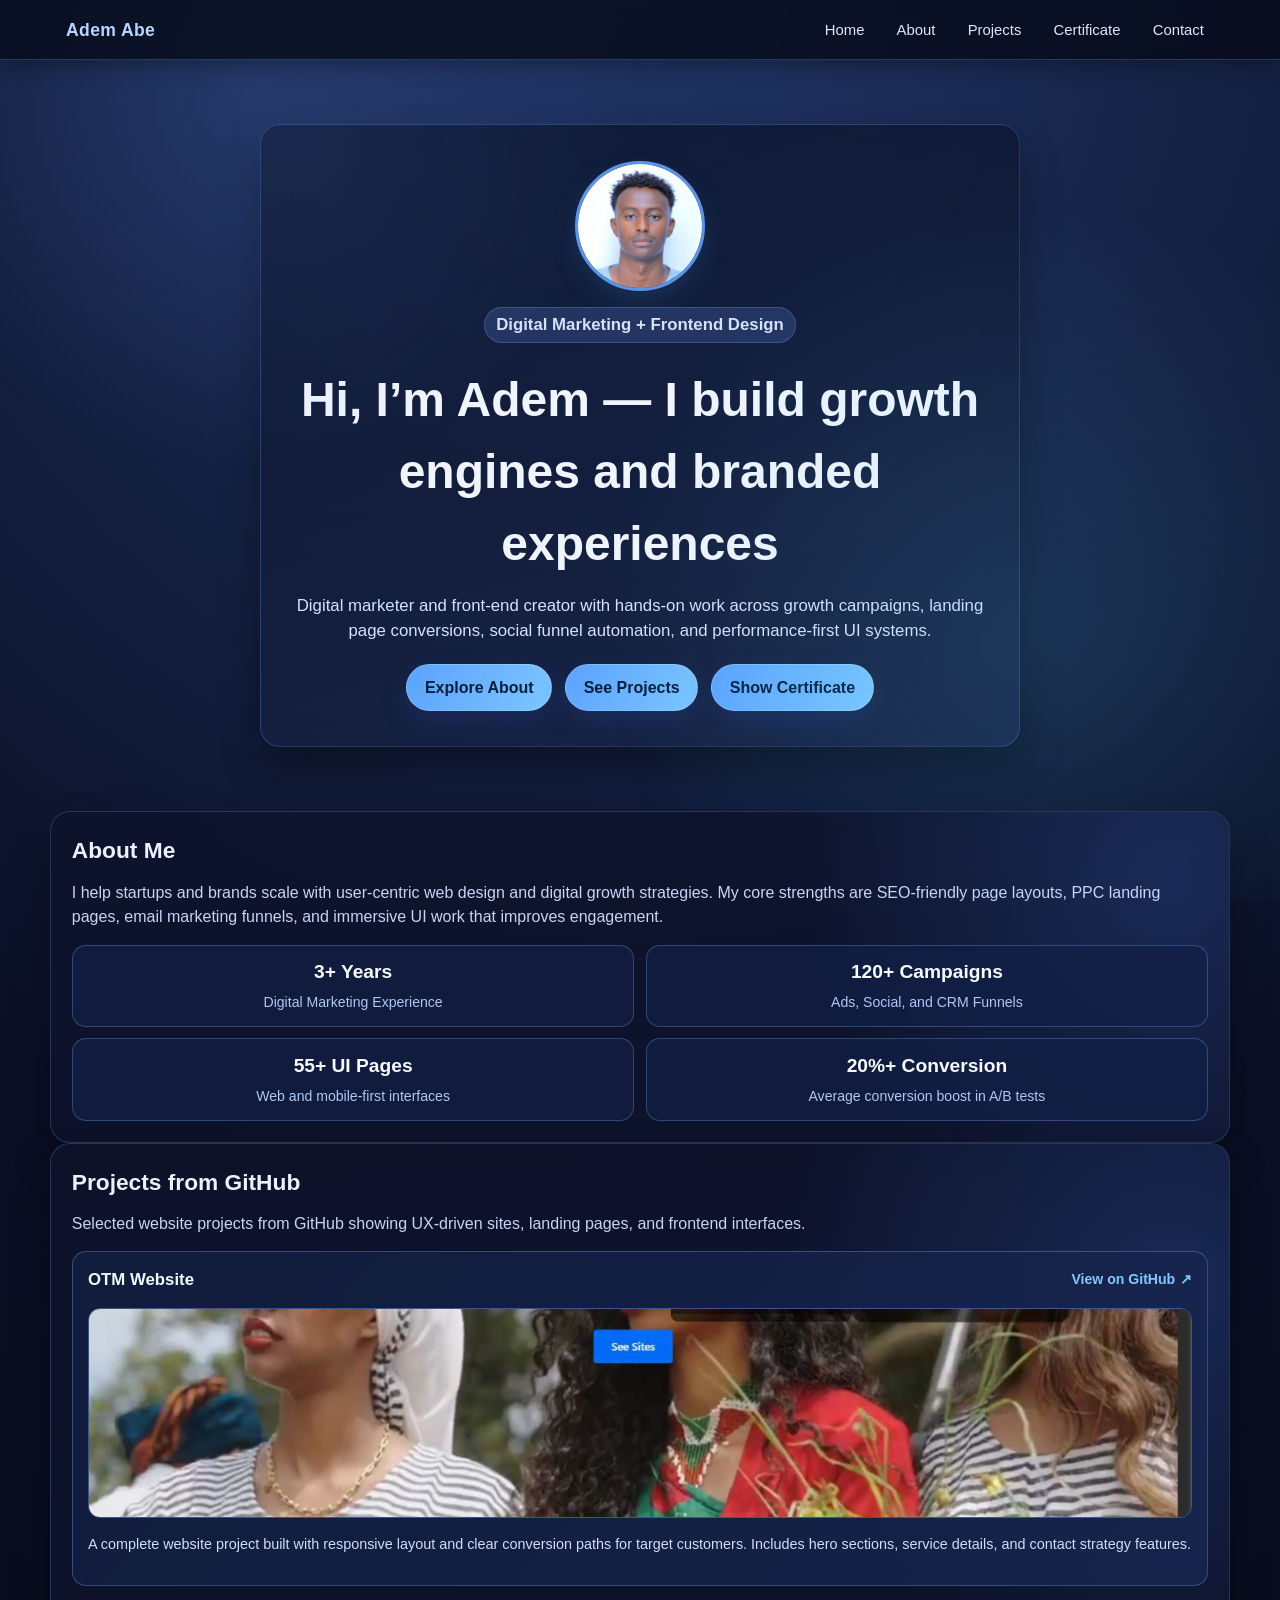
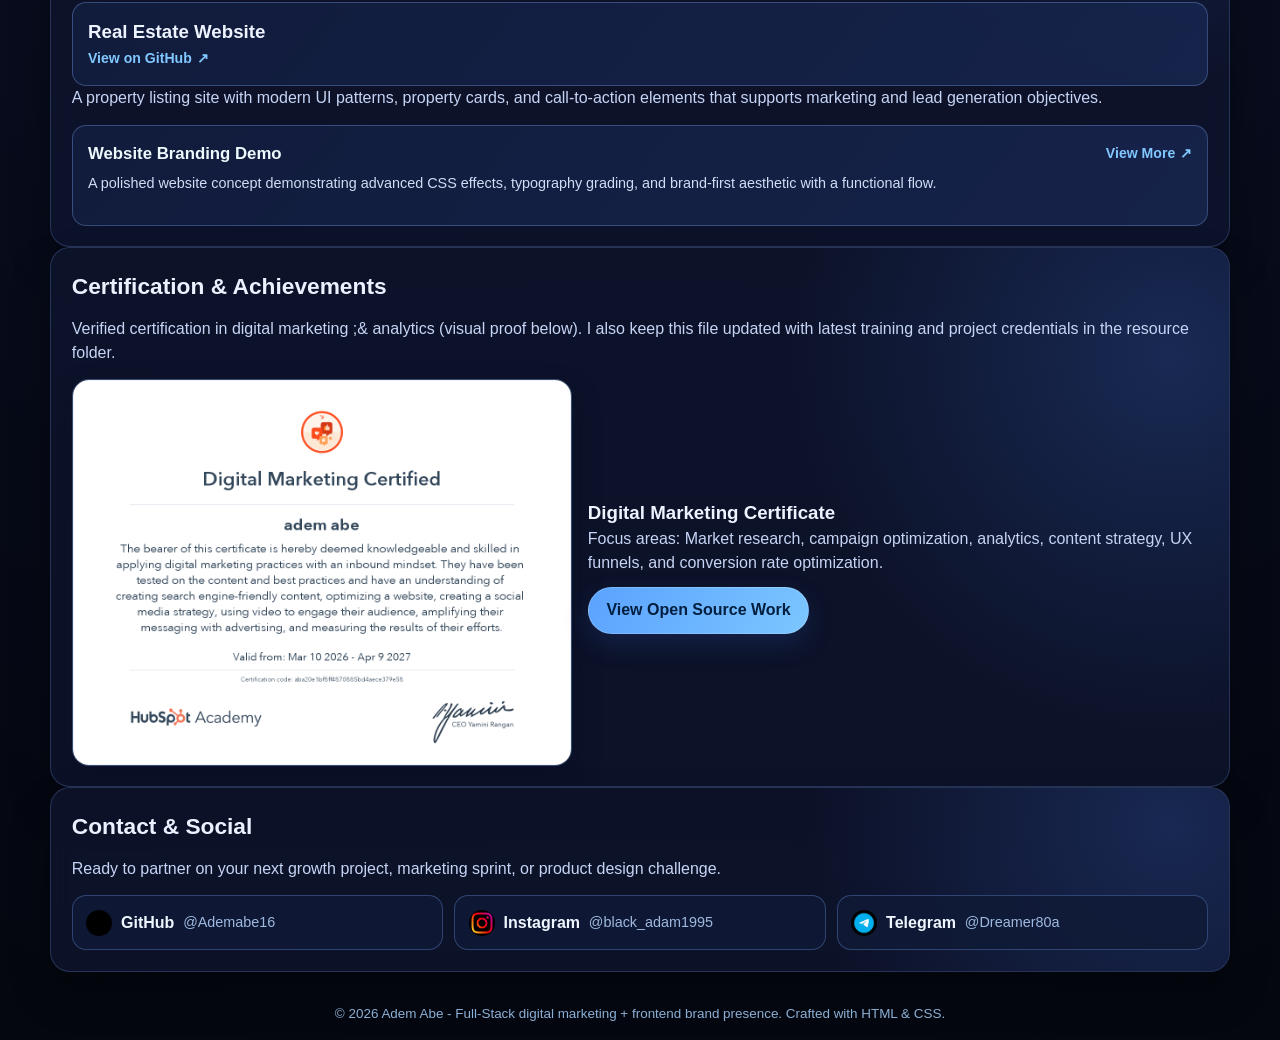
==== index.html @ 573c749a "Initial portfolio commit" ====
<!DOCTYPE html>
<html lang="en">
<head>
  <meta charset="UTF-8" />
  <meta name="viewport" content="width=device-width, initial-scale=1.0" />
  <title>Adem Abe — Digital Marketer & Frontend Creator</title>
  <meta name="description" content="Adem Abe professional multi-discipline portfolio with digital marketing, frontend work, and certificate showcase." />
  <style>
    :root {
      --bg: #0a0f24;
      --card: rgba(14, 20, 44, 0.88);
      --fg: #eef4ff;
      --accent: #57b3ff;
      --accent2: #7ab8ff;
      --shadow: 0 22px 40px rgba(0, 0, 0, 0.33);
      --radius: 20px;
    }

    * { box-sizing: border-box; margin: 0; padding: 0; }
    html, body { min-height: 100%; }
    body {
      font-family: 'Inter', 'Segoe UI', Roboto, sans-serif;
      color: var(--fg);
      background: radial-gradient(circle at top, #203464 0%, #0a0f24 45%, #04070f 100%);
      line-height: 1.5;
      scroll-behavior: smooth;
    }

    .container { width: min(1180px, 95vw); margin: 0 auto; }

    nav {
      position: sticky; top: 0; z-index: 30;
      backdrop-filter: blur(12px);
      background: rgba(4, 8, 20, 0.75);
      border-bottom: 1px solid rgba(138, 179, 255, 0.25);
      box-shadow: 0 4px 22px rgba(0, 0, 0, 0.35);
    }

    .nav-inner { display: flex; justify-content: space-between; align-items: center; gap: 1rem; padding: 0.74rem 1rem; }
    .logo { font-weight: 800; font-size: 1.1rem; letter-spacing: 0.02em; color: #b5d4ff; }
    .menu { display: flex; gap: 0.75rem; }
    .menu a { color: #dce7ff; text-decoration: none; font-size: 0.93rem; padding: 0.42rem 0.63rem; border-radius: 10px; transition: background .2s ease; }
    .menu a:hover { background: rgba(93, 148, 255, 0.16); }

    .hero { min-height: 90vh; display: grid; place-items: center; text-align: center; padding: 4rem 0; }
    .hero-content { max-width: 760px; backdrop-filter: blur(16px); background: linear-gradient(165deg, rgba(9,15,36,0.7), rgba(27,40,76,0.72)); border: 1px solid rgba(103, 151, 255, 0.25); border-radius: var(--radius); padding: 2.2rem; box-shadow: var(--shadow); }
    .hero h1 { font-size: clamp(2.2rem, 5vw, 3rem); margin-bottom: 0.8rem; color: #eff4ff; }
    .hero p { color: #d5e2ff; font-size: 1.05rem; margin-bottom: 1.3rem; }
    .hero .actions { display: flex; flex-wrap: wrap; gap: 0.8rem; justify-content: center; }
    .btn { display: inline-flex; align-items: center; gap: .45rem; background: linear-gradient(120deg, #5ba2ff, #7cc6ff); color: #031f3f; font-weight: 700; border-radius: 999px; padding: 0.65rem 1.1rem; text-decoration: none; border: 1px solid rgba(255,255,255,.18); box-shadow: 0 10px 24px rgba(38, 71, 145, 0.3); transition: transform .2s ease, filter .2s ease; }
    .btn:hover { transform: translateY(-2px); filter: brightness(1.05); }

    .hero-photo { width: 130px; height: 130px; margin: 0 auto 1rem; border-radius: 50%; border: 3px solid rgba(102, 165, 255, 0.88); overflow: hidden; box-shadow: 0 10px 22px rgba(31, 70, 120, 0.45); }
    .hero-photo img { width: 100%; height: 100%; object-fit: cover; }

    .project-item a::after { content: '↗'; margin-left: 0.36rem; }

    section:target { outline: 3px solid rgba(87, 158, 255, 0.35); outline-offset: 3px; }
    nav a:focus-visible { outline: 2px solid rgba(130, 190, 255, 0.75); outline-offset: 3px; }

    .grid-2 { display: grid; gap: 1.25rem; grid-template-columns: 1fr; }
    section.card { border-radius: var(--radius); border: 1px solid rgba(132, 173, 255, 0.22); background: var(--card); padding: 1.3rem; backdrop-filter: blur(12px); box-shadow: var(--shadow); position: relative; overflow: hidden; opacity: 0; transform: translateY(22px); animation: fadeInUp 0.6s ease forwards; }
    section.card:nth-of-type(1) { animation-delay: 0.1s; }
    section.card:nth-of-type(2) { animation-delay: 0.16s; }
    section.card:nth-of-type(3) { animation-delay: 0.22s; }
    section.card:nth-of-type(4) { animation-delay: 0.28s; }
    section.card::before { content: ''; position: absolute; inset: 0; background: radial-gradient(circle at 95% 20%, rgba(74, 133, 255, 0.2), transparent 32%); pointer-events: none; }
    section.card > * { position: relative; z-index: 1; }
    @keyframes fadeInUp { 0% { opacity: 0; transform: translateY(22px);} 100% { opacity: 1; transform: translateY(0);} }
    .btn { animation: pulseGlow 2.8s ease-in-out infinite; }
    @keyframes pulseGlow { 0%,100% { box-shadow: 0 8px 18px rgba(56, 114, 255, 0.25);} 50% { box-shadow: 0 14px 26px rgba(72, 160, 255, 0.38); transform: scale(1.01);} }
    .hero::after { content: ''; position: absolute; inset: 0; z-index: 0; background-image: radial-gradient(circle at 20% 10%, rgba(104, 153, 255, 0.16), transparent 30%), radial-gradient(circle at 81% 70%, rgba(81, 205, 255, 0.13), transparent 36%); }

    h2 { font-size: 1.42rem; margin-bottom: .85rem; color: #ebf1ff; }
    p { color: #c6d5f5; margin-bottom: .9rem; }

    .tagline { display: inline-flex; gap: 0.4rem; align-items: center; background: rgba(113,160,255,0.19); color: #cce7ff; border: 1px solid rgba(130, 178, 255, 0.25); border-radius: 999px; font-weight: 600; padding: 0.3rem 0.7rem; margin-bottom: 0.6rem; }

    .stats { display: grid; grid-template-columns: repeat(2,minmax(110px,1fr)); gap: .7rem; margin-top: 1rem; }
    .stat-card { border-radius: 14px; border: 1px solid rgba(118, 175, 255, 0.3); background: rgba(18, 32, 71, 0.72); color: #d9e8ff; padding: .78rem; text-align: center; }
    .stat-card h3 { font-size: 1.2rem; color: #f5fbff; margin-bottom: .18rem; }
    .stat-card span { font-size: 0.88rem; color: #afc7f4; }

    .project-list { display: grid; gap: 1rem; }
    .project-item { border-radius: 14px; border: 1px solid rgba(138, 183, 255, 0.3); background: linear-gradient(130deg, rgba(18,29,62,0.9), rgba(24,39,82,0.82)); padding: .95rem; transition: transform .25s ease, box-shadow .25s ease, border-color .25s ease; }
    .project-item:hover { transform: translateY(-4px) scale(1.01); box-shadow: 0 18px 30px rgba(0, 0, 0, 0.35); border-color: rgba(123, 183, 255, 0.6); }
    .project-title { display: flex; justify-content: space-between; align-items: center; margin-bottom: .45rem; }
    .project-title h3 { font-size: 1.05rem; color: #effaff; }
    .project-item p { font-size: .9rem; color: #cfdef5; }
    .project-item a { color: #80c8ff; font-weight: 600; text-decoration: none; font-size: .88rem; }
    .project-item a::after { content: '↗'; margin-left: 0.3rem; font-size: 0.9rem; }
    .project-img { width: 100%; max-height: 210px; object-fit: cover; border-radius: 12px; margin: 0.55rem 0; border: 1px solid rgba(146, 188, 255, 0.35); }

    .certificate { display: flex; flex-wrap: wrap; gap: 1rem; align-items: center; }
    .certificate-img { width: min(500px, 100%); border-radius: 17px; border: 1px solid rgba(143, 196, 255, 0.35); box-shadow: 0 14px 28px rgba(7, 16, 39, 0.4); }
    .certificate-meta { flex: 1; }
    .certificate-meta p { margin-bottom: .75rem; }

    .contacts { display: grid; gap: 0.7rem; grid-template-columns: repeat(auto-fit, minmax(160px, 1fr)); margin-top: 0.7rem; }
    .social-card { border-radius: 14px; border: 1px solid rgba(120, 169, 255, 0.3); background: rgba(16, 27, 55, 0.84); padding: .84rem; text-decoration: none; color: #d8e9ff; display: flex; flex-direction: row; align-items: center; gap: .55rem; transition: transform .2s ease, box-shadow .2s ease; }
    .social-card:hover { transform: translateY(-2px); box-shadow: 0 10px 20px rgba(5, 16, 42, 0.42); border-color: rgba(142, 193, 255, 0.55); }
    .social-icon { width: 26px; height: 26px; display: inline-flex; align-items: center; justify-content: center; border-radius: 50%; background: rgba(96, 156, 255, 0.2); overflow: hidden; }
    .social-icon img { width: 100%; height: 100%; object-fit: cover; }
    .social-card strong { color: #f0f6ff; display: inline-flex; align-items: center; gap: 0.35rem; }
    .social-card span { color: #9eb9df; font-size: .9rem; }
    .social-card.github .social-icon { background: rgba(0,0,0,0.2); }
    .social-card.instagram .social-icon { background: rgba(255,255,255,0.14); }
    .social-card.telegram .social-icon { background: rgba(0,136,204,0.2); }

    footer { margin: 2rem 0 1rem; text-align: center; font-size: .84rem; color: #94bae2; }

    @media (min-width: 900px) {
      .grid-2 { grid-template-columns: 1.1fr .9fr; }
      .certificate { flex-wrap: nowrap; }
      .hero { min-height: 75vh; }
    }

    @media (max-width: 700px) {
      .nav-inner { flex-wrap: wrap; justify-content: center; }
      .menu { width: 100%; justify-content: center; }
      .stats { grid-template-columns: 1fr; }
      .project-list { grid-template-columns: 1fr; }
    }
  </style>
</head>
<body>
  <nav>
    <div class="container nav-inner">
      <div class="logo">Adem Abe</div>
      <div class="menu">
        <a href="#home">Home</a>
        <a href="#about">About</a>
        <a href="#work">Projects</a>
        <a href="#certificate">Certificate</a>
        <a href="#contact">Contact</a>
      </div>
    </div>
  </nav>

  <main class="container">
    <section id="home" class="hero">
      <div class="hero-content">
        <div class="hero-photo"><img src="resource/photo_2026-03-14_11-44-48.jpg" alt="Adem Abe profile" onerror="this.src='https://via.placeholder.com/130?text=Adem'" /></div>
        <p class="tagline">Digital Marketing + Frontend Design</p>
        <h1>Hi, I’m Adem — I build growth engines and branded experiences</h1>
        <p>Digital marketer and front-end creator with hands-on work across growth campaigns, landing page conversions, social funnel automation, and performance-first UI systems.</p>
        <div class="actions">
          <a class="btn" href="#about">Explore About</a>
          <a class="btn" href="#work">See Projects</a>
          <a class="btn" href="#certificate">Show Certificate</a>
        </div>
      </div>
    </section>

    <section id="about" class="card">
      <h2>About Me</h2>
      <p>I help startups and brands scale with user-centric web design and digital growth strategies. My core strengths are SEO-friendly page layouts, PPC landing pages, email marketing funnels, and immersive UI work that improves engagement.</p>
      <div class="stats">
        <div class="stat-card"><h3>3+ Years</h3><span>Digital Marketing Experience</span></div>
        <div class="stat-card"><h3>120+ Campaigns</h3><span>Ads, Social, and CRM Funnels</span></div>
        <div class="stat-card"><h3>55+ UI Pages</h3><span>Web and mobile-first interfaces</span></div>
        <div class="stat-card"><h3>20%+ Conversion</h3><span>Average conversion boost in A/B tests</span></div>
      </div>
    </section>

    <section id="work" class="card">
      <h2>Projects from GitHub</h2>
      <p>Selected website projects from GitHub showing UX-driven sites, landing pages, and frontend interfaces.</p>

      <div class="project-list">
        <article class="project-item">
          <div class="project-title"><h3>OTM Website</h3><a href="https://github.com/astorepo/otm" target="_blank" rel="noreferrer">View on GitHub</a></div>
          <img class="project-img" src="resource/photo_2026-03-14_13-27-36.jpg" alt="OTM project screenshot" onerror="this.src='https://via.placeholder.com/750x380?text=OTM+Project'" />
          <p>A complete website project built with responsive layout and clear conversion paths for target customers. Includes hero sections, service details, and contact strategy features.</p>
        </article>

        <article class="project-item"
          <div class="project-title"><h3>Real Estate Website</h3><a href="https://github.com/Ademabe16/Realestate-website" target="_blank" rel="noreferrer">View on GitHub</a></div>
          <p>A property listing site with modern UI patterns, property cards, and call-to-action elements that supports marketing and lead generation objectives.</p>
        </article>

        <article class="project-item">
          <div class="project-title"><h3>Website Branding Demo</h3><a href="https://github.com/Ademabe16" target="_blank" rel="noreferrer">View More</a></div>
          <p>A polished website concept demonstrating advanced CSS effects, typography grading, and brand-first aesthetic with a functional flow.
</p>
        </article>
      </div>
    </section>

    <section id="certificate" class="card">
      <h2>Certification & Achievements</h2>
      <p>Verified certification in digital marketing ;& analytics (visual proof below). I also keep this file updated with latest training and project credentials in the resource folder.</p>
      <div class="certificate">
        <img src="resource/aba20e1bf8ff4870885bd4aece379e58 (1).png" alt="Digital marketing certificate" class="certificate-img" onerror="this.src='https://via.placeholder.com/900x620?text=Certificate+Image'" />
        <div class="certificate-meta">
          <h3>Digital Marketing Certificate</h3>
          <p>Focus areas: Market research, campaign optimization, analytics, content strategy, UX funnels, and conversion rate optimization.</p>
          <p><a class="btn" href="https://github.com/Ademabe16" target="_blank" rel="noreferrer">View Open Source Work</a></p>
        </div>
      </div>
    </section>

    <section id="contact" class="card">
      <h2>Contact & Social</h2>
      <p>Ready to partner on your next growth project, marketing sprint, or product design challenge.</p>
      <div class="contacts">
        <a class="social-card github" href="https://github.com/Ademabe16" target="_blank" rel="noreferrer"><span class="social-icon"><img src="resource/photo_2026-03-14_13-50-51.jpg" alt="GitHub logo" onerror="this.src='https://via.placeholder.com/26?text=GH'" /></span><strong>GitHub</strong><span>@Ademabe16</span></a>
        <a class="social-card instagram" href="https://www.instagram.com/black_adam1995?igsh=c2plMHowcXY0ZGVj" target="_blank" rel="noreferrer"><span class="social-icon"><img src="resource/photo_2026-03-14_13-50-59.jpg" alt="Instagram logo" onerror="this.src='https://via.placeholder.com/26?text=IG'" /></span><strong>Instagram</strong><span>@black_adam1995</span></a>
        <a class="social-card telegram" href="https://t.me/Dreamer80a" target="_blank" rel="noreferrer"><span class="social-icon"><img src="resource/photo_2026-03-14_13-51-02.jpg" alt="Telegram logo" onerror="this.src='https://via.placeholder.com/26?text=TG'" /></span><strong>Telegram</strong><span>@Dreamer80a</span></a>
      </div>
    </section>

    <footer>© 2026 Adem Abe - Full-Stack digital marketing + frontend brand presence. Crafted with HTML & CSS.</footer>
  </main>
</body>
</html>
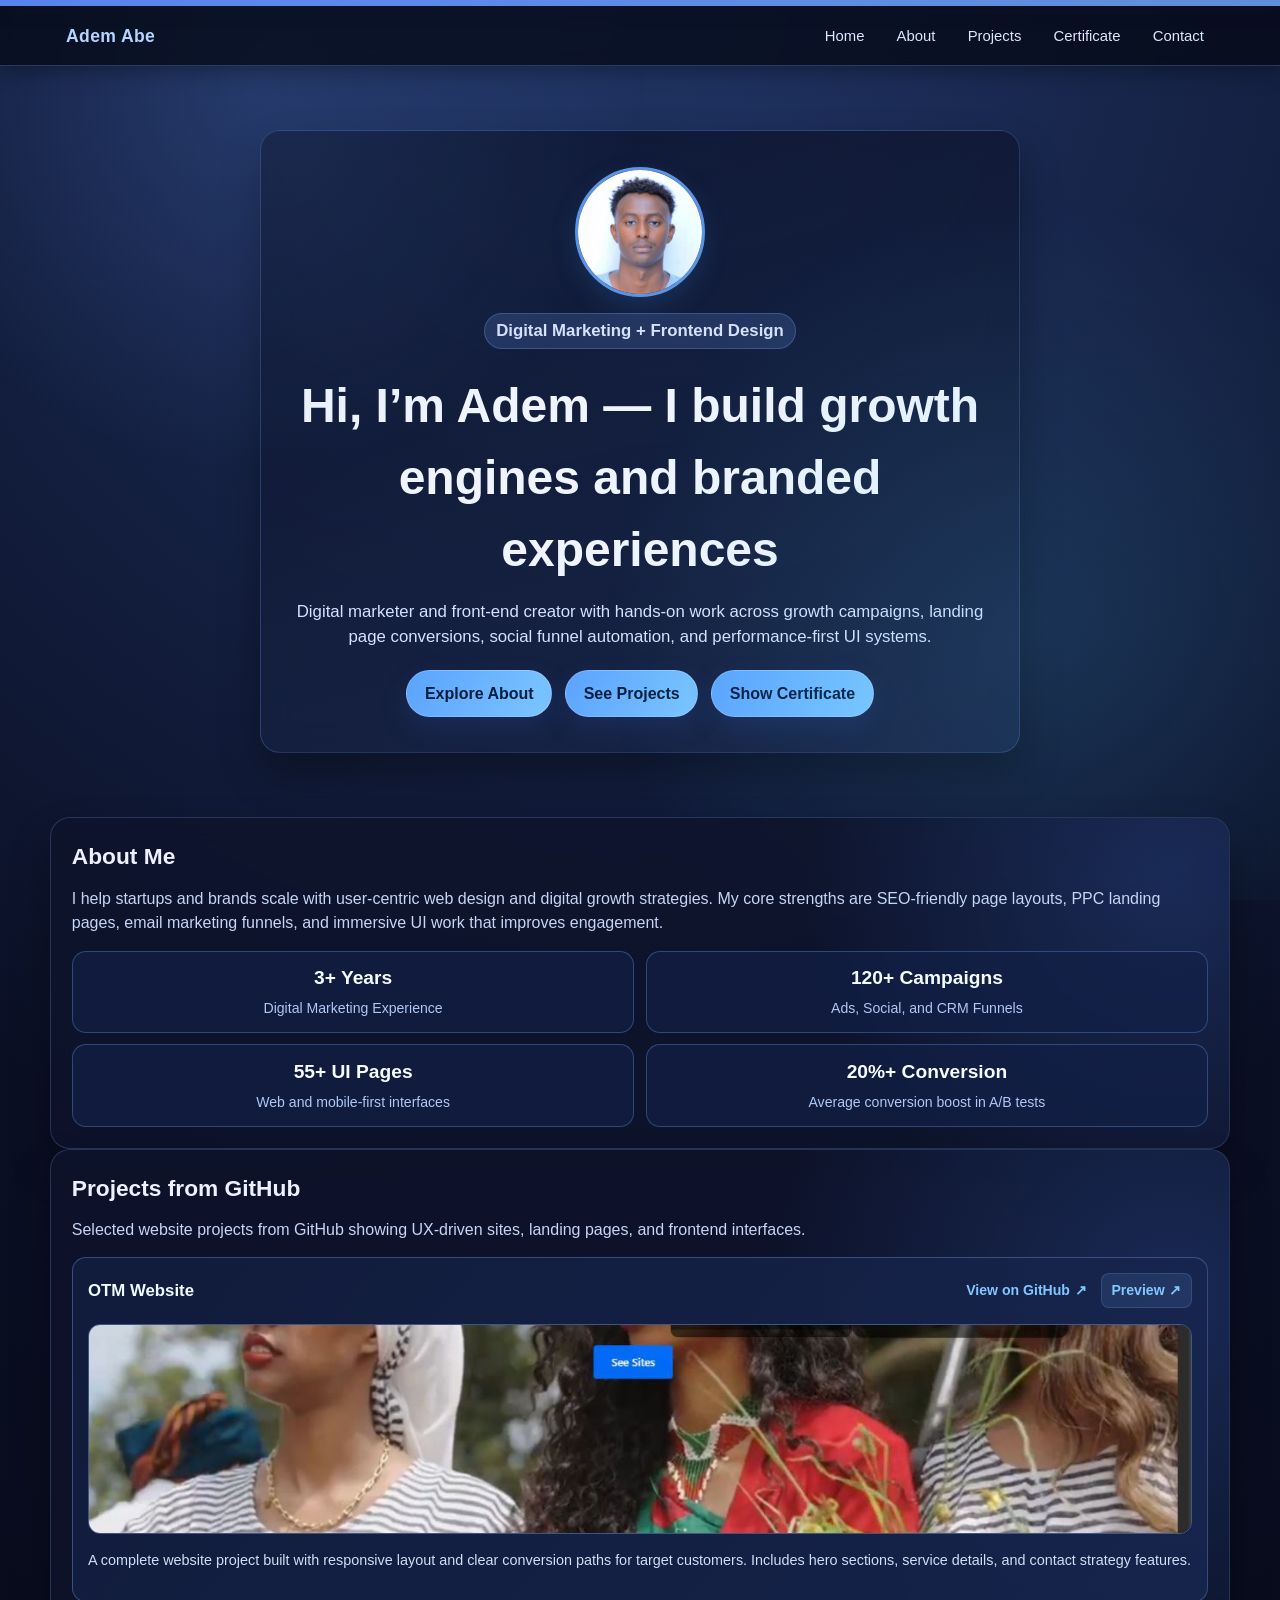
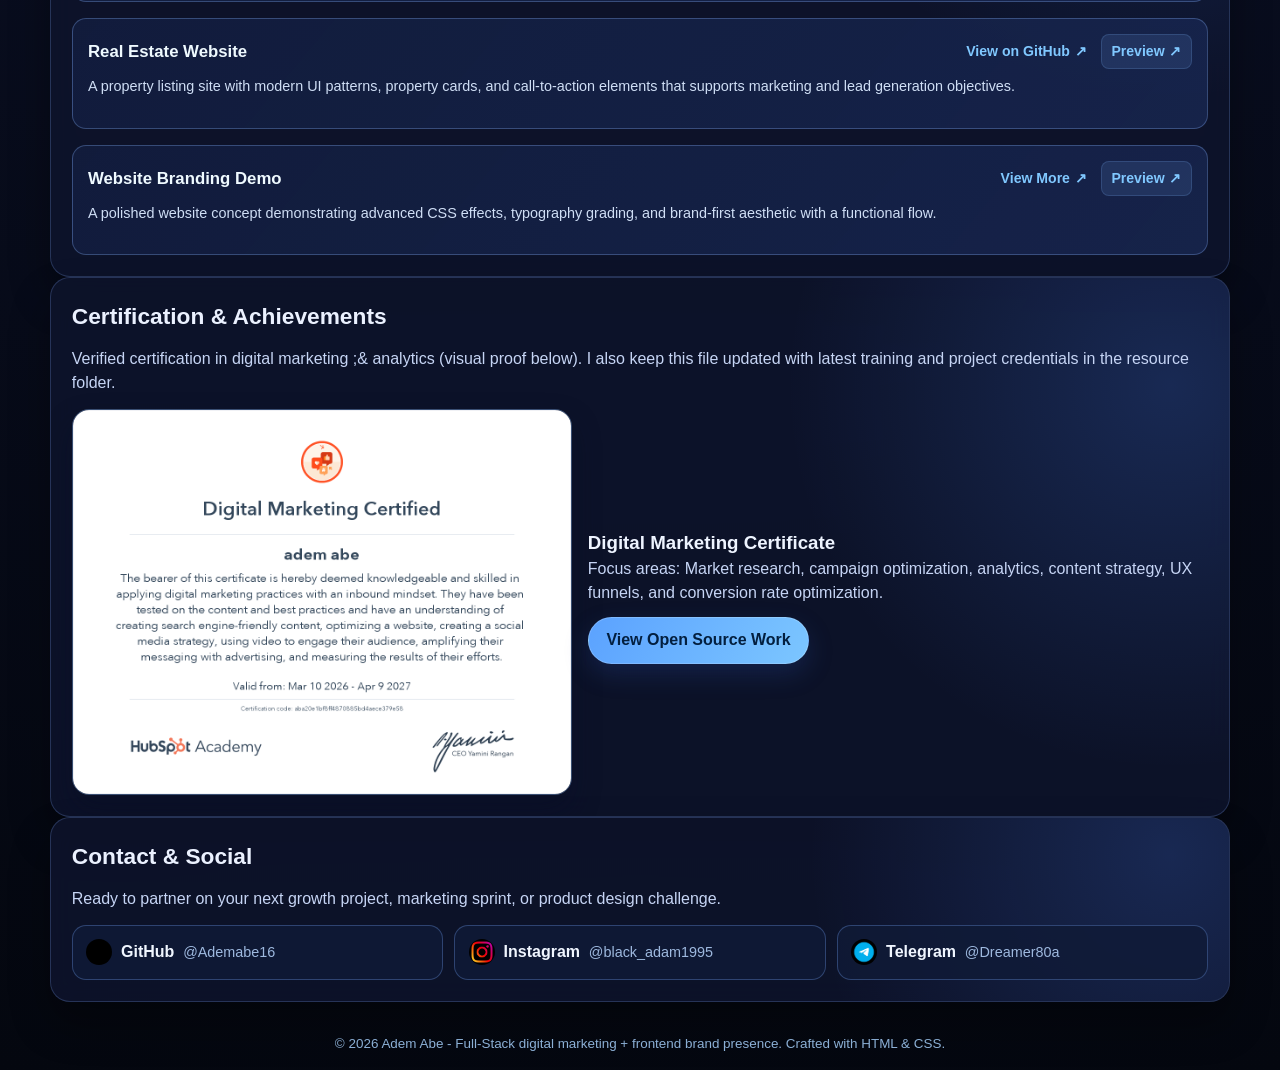
==== commit 34209b04: "Add index.html (site entry) and assets" ====
--- a/index.html
+++ b/index.html
@@ -71,6 +71,22 @@
     @keyframes pulseGlow { 0%,100% { box-shadow: 0 8px 18px rgba(56, 114, 255, 0.25);} 50% { box-shadow: 0 14px 26px rgba(72, 160, 255, 0.38); transform: scale(1.01);} }
     .hero::after { content: ''; position: absolute; inset: 0; z-index: 0; background-image: radial-gradient(circle at 20% 10%, rgba(104, 153, 255, 0.16), transparent 30%), radial-gradient(circle at 81% 70%, rgba(81, 205, 255, 0.13), transparent 36%); }
 
+    /* Top decorative animated bar (not real progress, just a cool accent) */
+    .topbar { position: sticky; top: 0; height: 6px; width: 100%; z-index: 60; background: linear-gradient(90deg, rgba(95,142,255,0.9), rgba(143,210,255,0.7)); background-size: 200% 100%; animation: slideBg 6s linear infinite; box-shadow: 0 4px 18px rgba(12,18,40,0.28); }
+    @keyframes slideBg { 0% { background-position: 0% 50%; } 100% { background-position: 200% 50%; } }
+
+    /* Project card tilt and depth */
+    .project-item { perspective: 900px; }
+    .project-item .card-inner { transition: transform .28s cubic-bezier(.2,.9,.3,1), box-shadow .28s; transform-origin: center; }
+    .project-item:hover .card-inner { transform: translateY(-8px) rotateX(6deg) rotateY(-4deg) scale(1.01); box-shadow: 0 20px 40px rgba(3,10,28,0.5); }
+
+    /* Preview modal using :target */
+    .preview-btn { display: inline-block; margin-left: .6rem; padding: .36rem .6rem; border-radius: 8px; background: rgba(120,180,255,0.12); color: var(--fg); text-decoration: none; border: 1px solid rgba(130,180,255,0.18); font-weight:700; }
+    .modal { position: fixed; inset: 0; display: none; align-items: center; justify-content: center; padding: 2rem; z-index: 120; }
+    .modal .card { width: min(920px, 96%); max-height: 90vh; overflow: auto; }
+    .modal:target { display: flex; background: rgba(3,8,20,0.6); }
+    .modal img { width: 100%; height: auto; border-radius: 12px; display:block; }
+
     h2 { font-size: 1.42rem; margin-bottom: .85rem; color: #ebf1ff; }
     p { color: #c6d5f5; margin-bottom: .9rem; }
 
@@ -124,6 +140,7 @@
   </style>
 </head>
 <body>
+  <div class="topbar" aria-hidden="true"></div>
   <nav>
     <div class="container nav-inner">
       <div class="logo">Adem Abe</div>
@@ -169,23 +186,68 @@
 
       <div class="project-list">
         <article class="project-item">
-          <div class="project-title"><h3>OTM Website</h3><a href="https://github.com/astorepo/otm" target="_blank" rel="noreferrer">View on GitHub</a></div>
-          <img class="project-img" src="resource/photo_2026-03-14_13-27-36.jpg" alt="OTM project screenshot" onerror="this.src='https://via.placeholder.com/750x380?text=OTM+Project'" />
-          <p>A complete website project built with responsive layout and clear conversion paths for target customers. Includes hero sections, service details, and contact strategy features.</p>
+          <div class="card-inner">
+            <div class="project-title"><h3>OTM Website</h3><span>
+              <a href="https://github.com/astorepo/otm" target="_blank" rel="noreferrer">View on GitHub</a>
+              <a class="preview-btn" href="#preview-otm">Preview</a>
+            </span></div>
+            <img class="project-img" src="resource/photo_2026-03-14_13-27-36.jpg" alt="OTM project screenshot" onerror="this.src='https://via.placeholder.com/750x380?text=OTM+Project'" />
+            <p>A complete website project built with responsive layout and clear conversion paths for target customers. Includes hero sections, service details, and contact strategy features.</p>
+          </div>
         </article>
 
-        <article class="project-item"
-          <div class="project-title"><h3>Real Estate Website</h3><a href="https://github.com/Ademabe16/Realestate-website" target="_blank" rel="noreferrer">View on GitHub</a></div>
-          <p>A property listing site with modern UI patterns, property cards, and call-to-action elements that supports marketing and lead generation objectives.</p>
+        <article class="project-item">
+          <div class="card-inner">
+            <div class="project-title"><h3>Real Estate Website</h3><span>
+              <a href="https://github.com/Ademabe16/Realestate-website" target="_blank" rel="noreferrer">View on GitHub</a>
+              <a class="preview-btn" href="#preview-real">Preview</a>
+            </span></div>
+            <p>A property listing site with modern UI patterns, property cards, and call-to-action elements that supports marketing and lead generation objectives.</p>
+          </div>
         </article>
 
         <article class="project-item">
-          <div class="project-title"><h3>Website Branding Demo</h3><a href="https://github.com/Ademabe16" target="_blank" rel="noreferrer">View More</a></div>
-          <p>A polished website concept demonstrating advanced CSS effects, typography grading, and brand-first aesthetic with a functional flow.
-</p>
+          <div class="card-inner">
+            <div class="project-title"><h3>Website Branding Demo</h3><span>
+              <a href="https://github.com/Ademabe16" target="_blank" rel="noreferrer">View More</a>
+              <a class="preview-btn" href="#preview-demo">Preview</a>
+            </span></div>
+            <p>A polished website concept demonstrating advanced CSS effects, typography grading, and brand-first aesthetic with a functional flow.</p>
+          </div>
         </article>
       </div>
     </section>
+
+    <!-- Preview modals (CSS :target) -->
+    <div id="preview-otm" class="modal" aria-hidden="true">
+      <div class="card">
+        <a class="preview-btn" href="#" style="position:absolute;right:12px;top:12px;">Close</a>
+        <img src="resource/photo_2026-03-14_13-27-36.jpg" alt="OTM large preview" />
+        <div style="padding:1rem;">
+          <h3>OTM Website — Preview</h3>
+          <p>Large preview of the OTM website. This modal acts as a quick case snapshot — update this content with more screenshots or notes as needed.</p>
+          <p><a class="btn" href="https://github.com/astorepo/otm" target="_blank" rel="noreferrer">Open Repo</a></p>
+        </div>
+      </div>
+    </div>
+
+    <div id="preview-real" class="modal" aria-hidden="true">
+      <div class="card">
+        <a class="preview-btn" href="#" style="position:absolute;right:12px;top:12px;">Close</a>
+        <img src="resource/photo_2026-03-14_13-27-36.jpg" alt="Real estate preview" />
+        <div style="padding:1rem;"><h3>Real Estate Website — Preview</h3>
+        <p>Preview of the real estate site — add more images or notes here for recruiters.</p></div>
+      </div>
+    </div>
+
+    <div id="preview-demo" class="modal" aria-hidden="true">
+      <div class="card">
+        <a class="preview-btn" href="#" style="position:absolute;right:12px;top:12px;">Close</a>
+        <img src="resource/photo_2026-03-14_13-27-36.jpg" alt="Branding demo preview" />
+        <div style="padding:1rem;"><h3>Branding Demo — Preview</h3>
+        <p>Visual demo of branding and layout experiments. Use this area to call out design choices and results.</p></div>
+      </div>
+    </div>
 
     <section id="certificate" class="card">
       <h2>Certification & Achievements</h2>
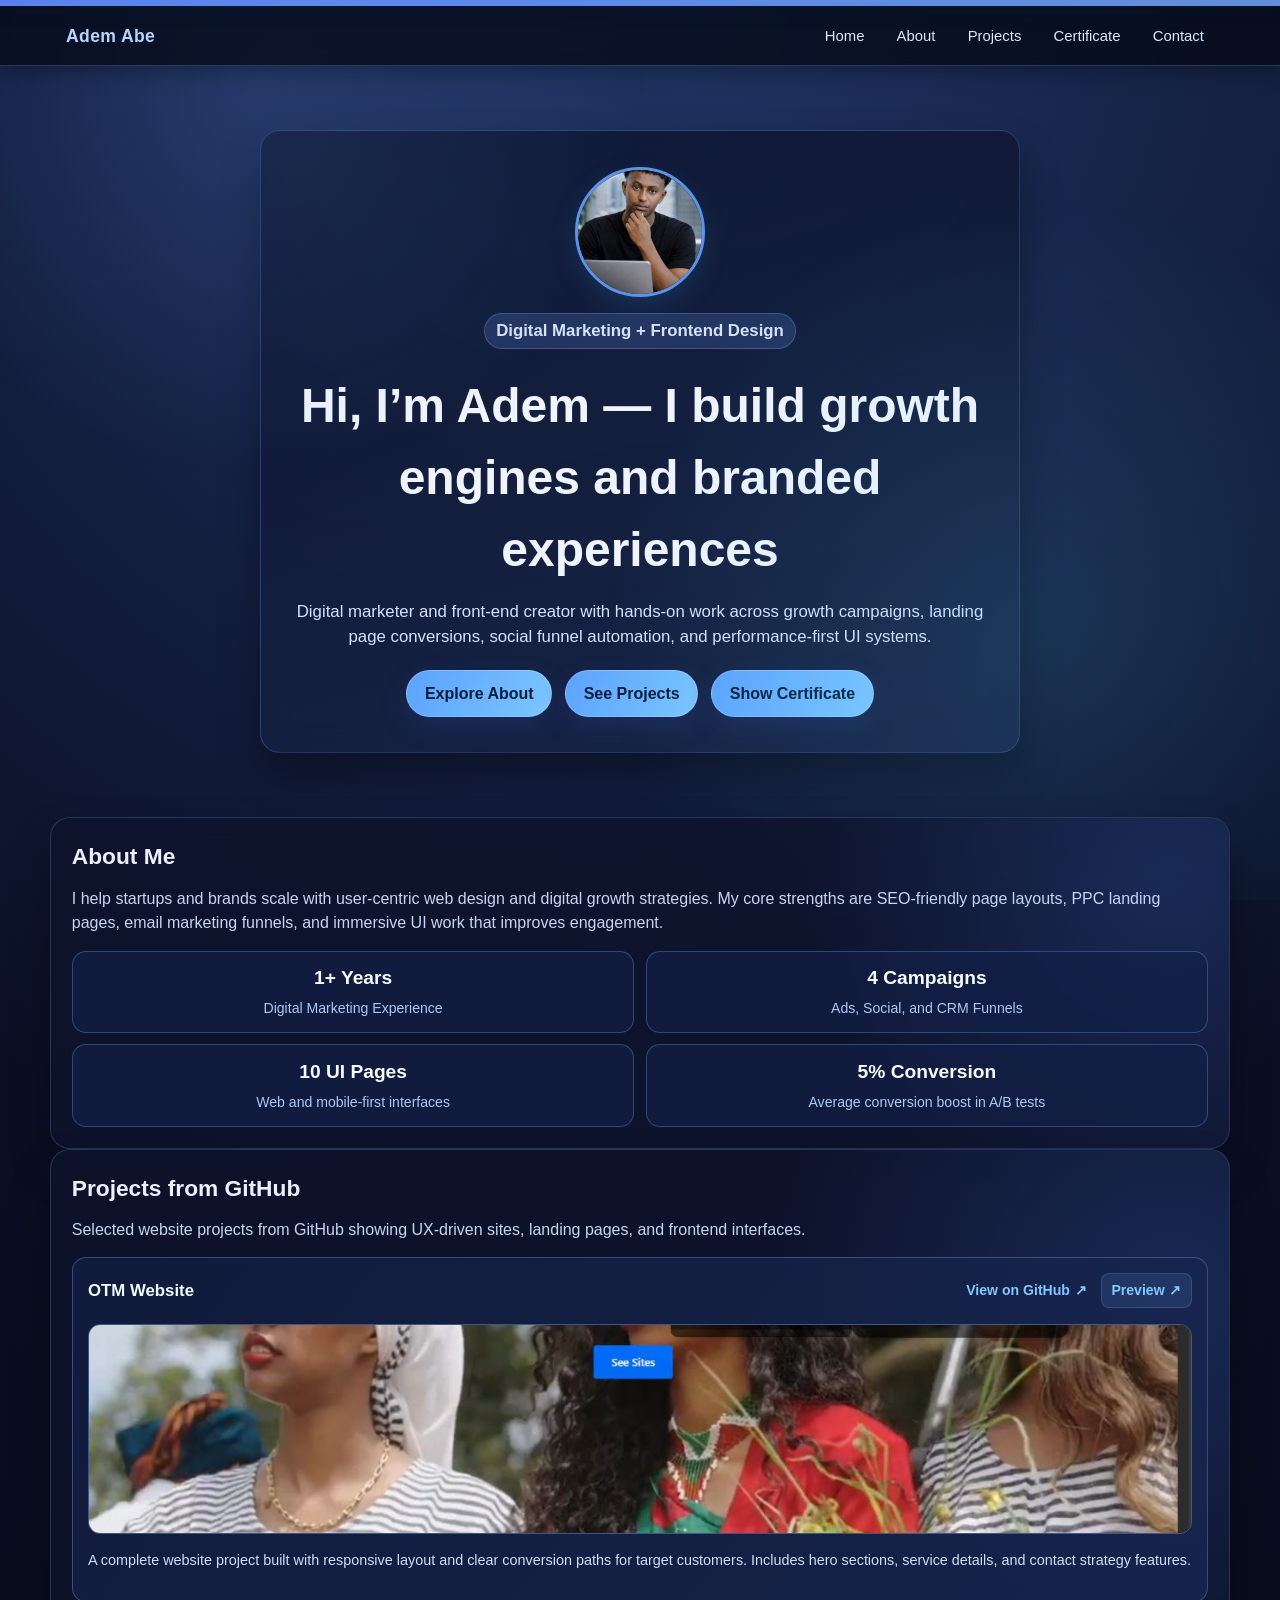
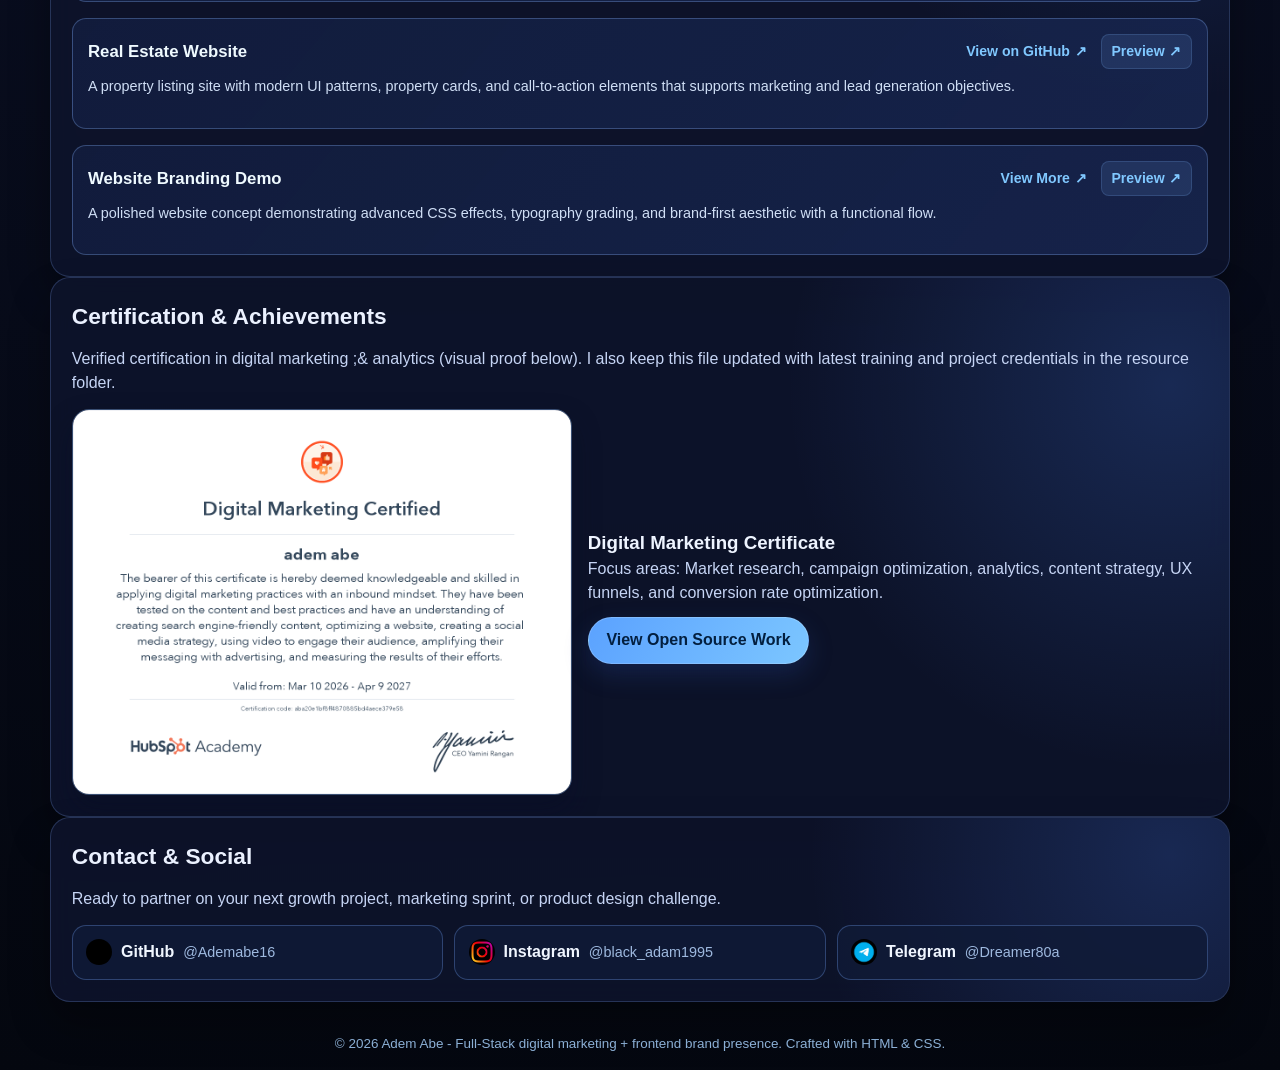
==== commit 217ac389: "made a separate html page for all pages and used an external css" ====
--- a/index.html
+++ b/index.html
@@ -157,7 +157,7 @@
   <main class="container">
     <section id="home" class="hero">
       <div class="hero-content">
-        <div class="hero-photo"><img src="resource/photo_2026-03-14_11-44-48.jpg" alt="Adem Abe profile" onerror="this.src='https://via.placeholder.com/130?text=Adem'" /></div>
+        <div class="hero-photo"><img src="resource/photo_2026-03-15_10-18-38.jpg" alt="Adem Abe profile" onerror="this.src='https://via.placeholder.com/130?text=Adem'" /></div>
         <p class="tagline">Digital Marketing + Frontend Design</p>
         <h1>Hi, I’m Adem — I build growth engines and branded experiences</h1>
         <p>Digital marketer and front-end creator with hands-on work across growth campaigns, landing page conversions, social funnel automation, and performance-first UI systems.</p>
@@ -173,10 +173,10 @@
       <h2>About Me</h2>
       <p>I help startups and brands scale with user-centric web design and digital growth strategies. My core strengths are SEO-friendly page layouts, PPC landing pages, email marketing funnels, and immersive UI work that improves engagement.</p>
       <div class="stats">
-        <div class="stat-card"><h3>3+ Years</h3><span>Digital Marketing Experience</span></div>
-        <div class="stat-card"><h3>120+ Campaigns</h3><span>Ads, Social, and CRM Funnels</span></div>
-        <div class="stat-card"><h3>55+ UI Pages</h3><span>Web and mobile-first interfaces</span></div>
-        <div class="stat-card"><h3>20%+ Conversion</h3><span>Average conversion boost in A/B tests</span></div>
+        <div class="stat-card"><h3>1+ Years</h3><span>Digital Marketing Experience</span></div>
+        <div class="stat-card"><h3>4 Campaigns</h3><span>Ads, Social, and CRM Funnels</span></div>
+        <div class="stat-card"><h3>10 UI Pages</h3><span>Web and mobile-first interfaces</span></div>
+        <div class="stat-card"><h3>5% Conversion</h3><span>Average conversion boost in A/B tests</span></div>
       </div>
     </section>
 
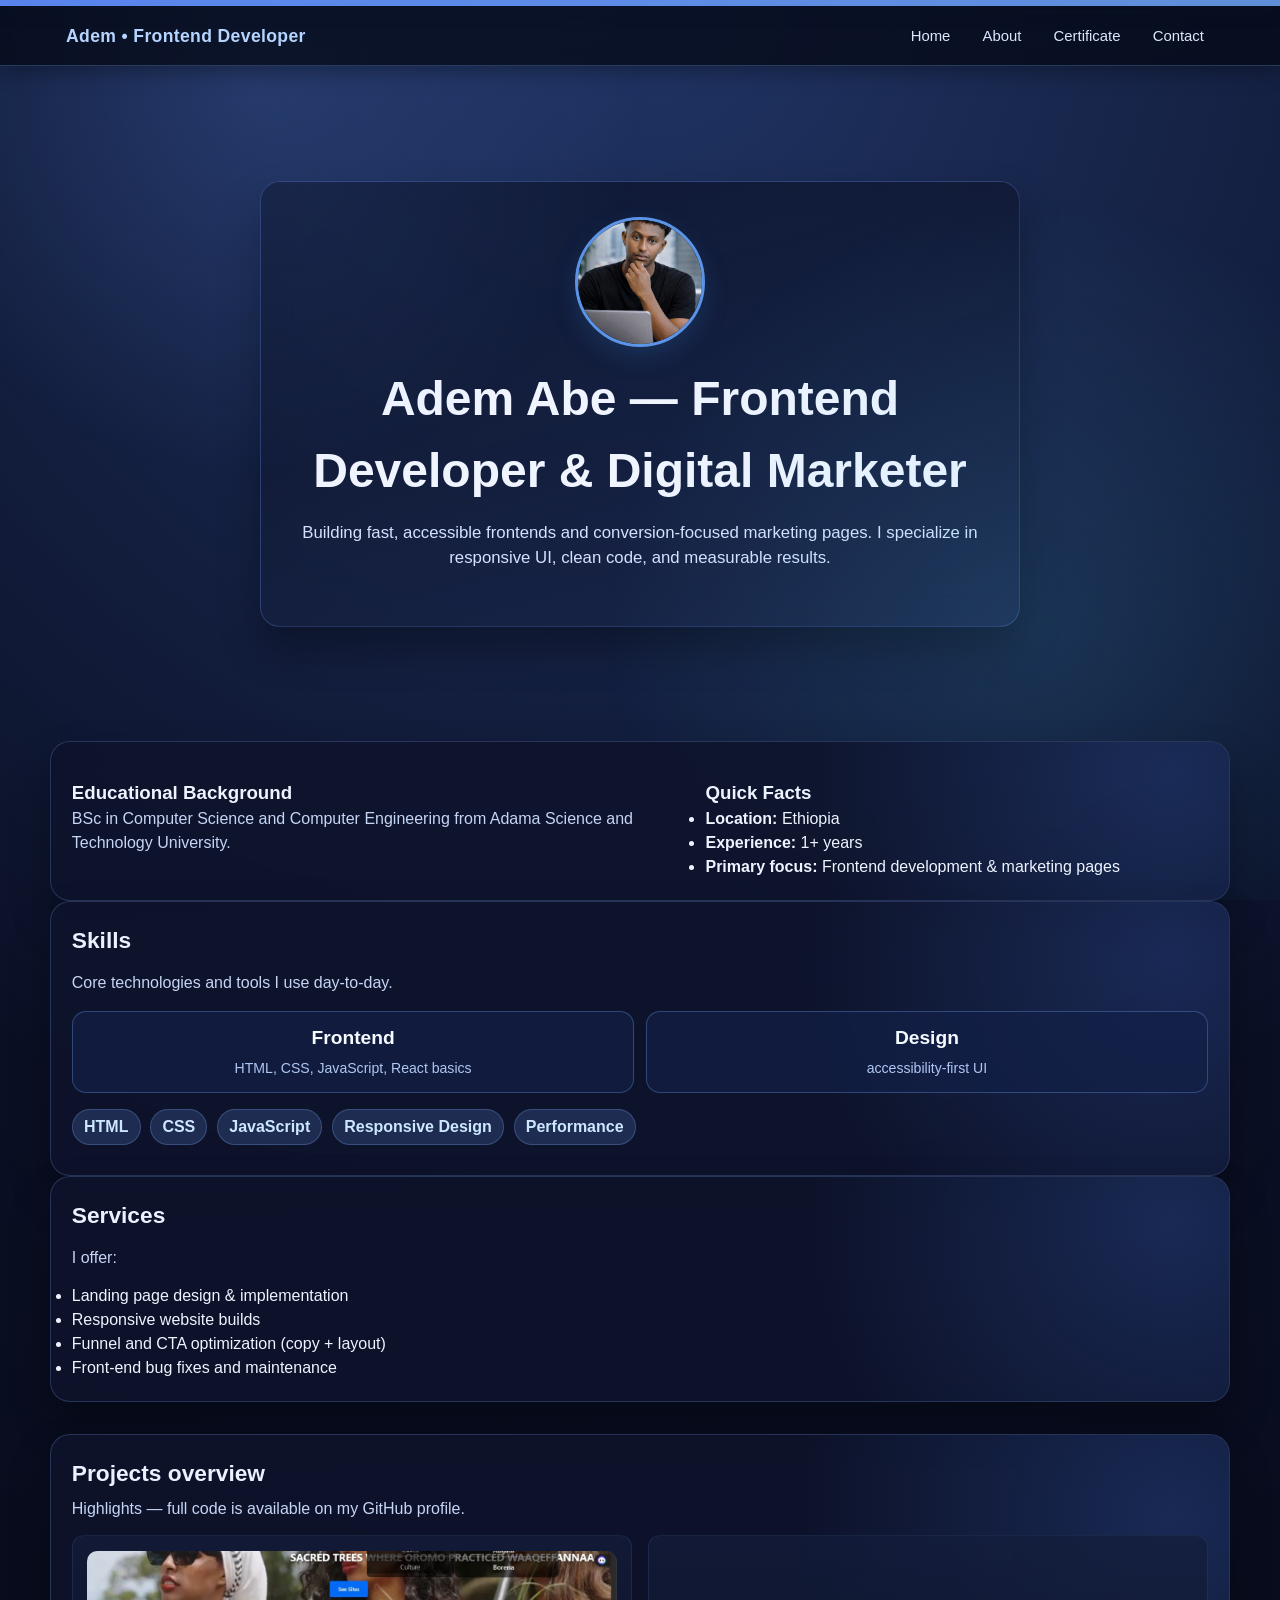
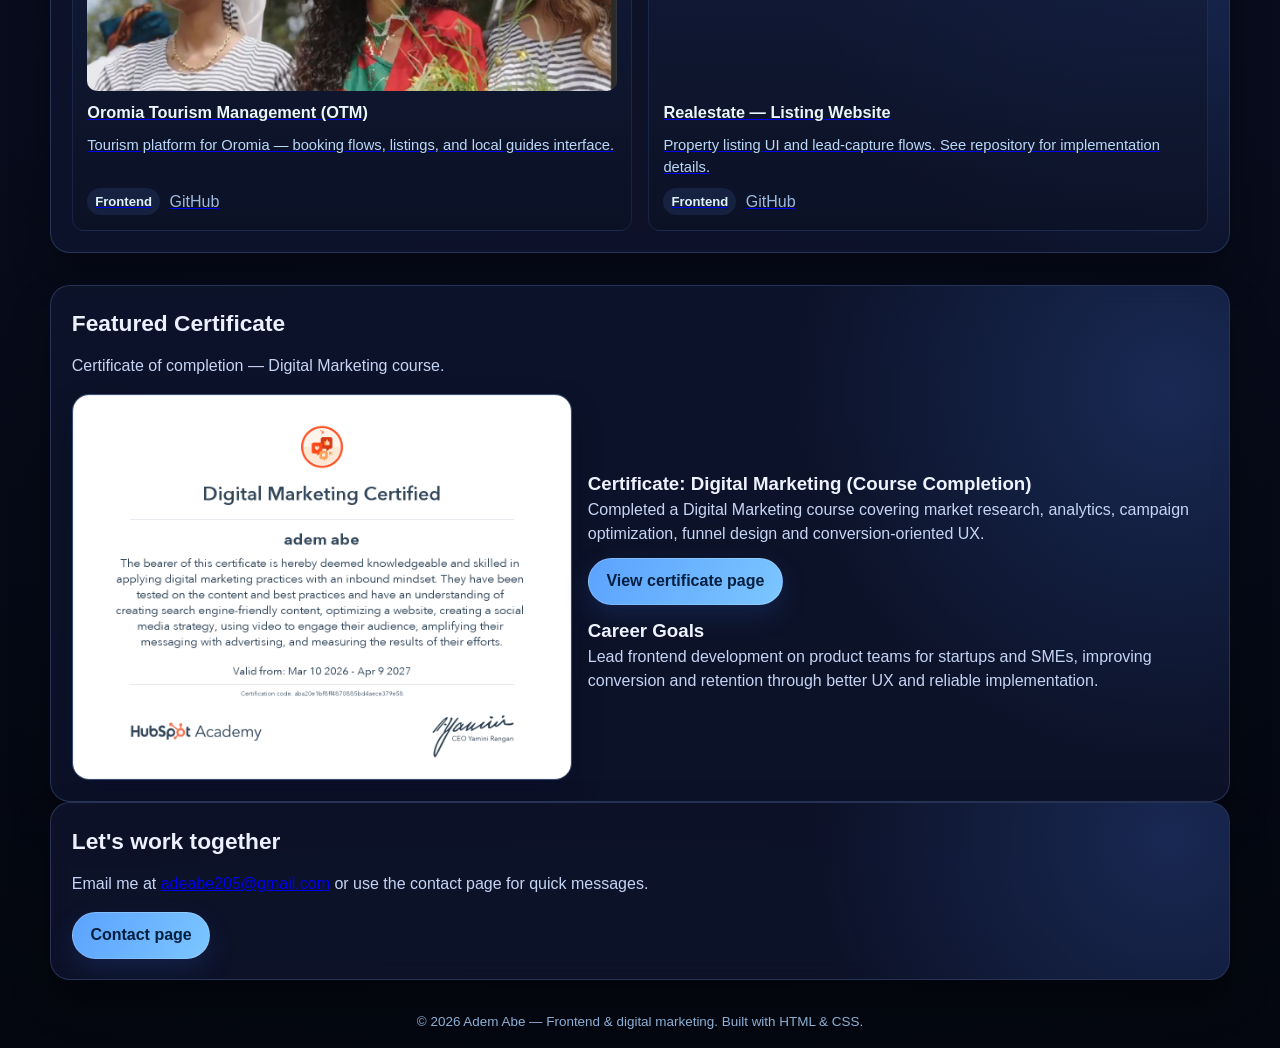
==== commit ba0161ae: "renamed adem.html by index.html" ====
--- a/index.html
+++ b/index.html
@@ -1,279 +1,123 @@
-<!DOCTYPE html>
+<!doctype html>
 <html lang="en">
-<head>
-  <meta charset="UTF-8" />
-  <meta name="viewport" content="width=device-width, initial-scale=1.0" />
-  <title>Adem Abe — Digital Marketer & Frontend Creator</title>
-  <meta name="description" content="Adem Abe professional multi-discipline portfolio with digital marketing, frontend work, and certificate showcase." />
-  <style>
-    :root {
-      --bg: #0a0f24;
-      --card: rgba(14, 20, 44, 0.88);
-      --fg: #eef4ff;
-      --accent: #57b3ff;
-      --accent2: #7ab8ff;
-      --shadow: 0 22px 40px rgba(0, 0, 0, 0.33);
-      --radius: 20px;
-    }
+  <head>
+    <meta charset="utf-8" />
+    <meta name="viewport" content="width=device-width, initial-scale=1" />
+    <title>Adem Abe — Portfolio</title>
+    <meta name="description" content="Adem Abe — frontend developer and digital marketer. View projects on GitHub and contact for work." />
+    <link rel="stylesheet" href="css/styles.css">
+  </head>
+  <body>
+    <div class="topbar" aria-hidden="true"></div>
 
-    * { box-sizing: border-box; margin: 0; padding: 0; }
-    html, body { min-height: 100%; }
-    body {
-      font-family: 'Inter', 'Segoe UI', Roboto, sans-serif;
-      color: var(--fg);
-      background: radial-gradient(circle at top, #203464 0%, #0a0f24 45%, #04070f 100%);
-      line-height: 1.5;
-      scroll-behavior: smooth;
-    }
-
-    .container { width: min(1180px, 95vw); margin: 0 auto; }
-
-    nav {
-      position: sticky; top: 0; z-index: 30;
-      backdrop-filter: blur(12px);
-      background: rgba(4, 8, 20, 0.75);
-      border-bottom: 1px solid rgba(138, 179, 255, 0.25);
-      box-shadow: 0 4px 22px rgba(0, 0, 0, 0.35);
-    }
-
-    .nav-inner { display: flex; justify-content: space-between; align-items: center; gap: 1rem; padding: 0.74rem 1rem; }
-    .logo { font-weight: 800; font-size: 1.1rem; letter-spacing: 0.02em; color: #b5d4ff; }
-    .menu { display: flex; gap: 0.75rem; }
-    .menu a { color: #dce7ff; text-decoration: none; font-size: 0.93rem; padding: 0.42rem 0.63rem; border-radius: 10px; transition: background .2s ease; }
-    .menu a:hover { background: rgba(93, 148, 255, 0.16); }
-
-    .hero { min-height: 90vh; display: grid; place-items: center; text-align: center; padding: 4rem 0; }
-    .hero-content { max-width: 760px; backdrop-filter: blur(16px); background: linear-gradient(165deg, rgba(9,15,36,0.7), rgba(27,40,76,0.72)); border: 1px solid rgba(103, 151, 255, 0.25); border-radius: var(--radius); padding: 2.2rem; box-shadow: var(--shadow); }
-    .hero h1 { font-size: clamp(2.2rem, 5vw, 3rem); margin-bottom: 0.8rem; color: #eff4ff; }
-    .hero p { color: #d5e2ff; font-size: 1.05rem; margin-bottom: 1.3rem; }
-    .hero .actions { display: flex; flex-wrap: wrap; gap: 0.8rem; justify-content: center; }
-    .btn { display: inline-flex; align-items: center; gap: .45rem; background: linear-gradient(120deg, #5ba2ff, #7cc6ff); color: #031f3f; font-weight: 700; border-radius: 999px; padding: 0.65rem 1.1rem; text-decoration: none; border: 1px solid rgba(255,255,255,.18); box-shadow: 0 10px 24px rgba(38, 71, 145, 0.3); transition: transform .2s ease, filter .2s ease; }
-    .btn:hover { transform: translateY(-2px); filter: brightness(1.05); }
-
-    .hero-photo { width: 130px; height: 130px; margin: 0 auto 1rem; border-radius: 50%; border: 3px solid rgba(102, 165, 255, 0.88); overflow: hidden; box-shadow: 0 10px 22px rgba(31, 70, 120, 0.45); }
-    .hero-photo img { width: 100%; height: 100%; object-fit: cover; }
-
-    .project-item a::after { content: '↗'; margin-left: 0.36rem; }
-
-    section:target { outline: 3px solid rgba(87, 158, 255, 0.35); outline-offset: 3px; }
-    nav a:focus-visible { outline: 2px solid rgba(130, 190, 255, 0.75); outline-offset: 3px; }
-
-    .grid-2 { display: grid; gap: 1.25rem; grid-template-columns: 1fr; }
-    section.card { border-radius: var(--radius); border: 1px solid rgba(132, 173, 255, 0.22); background: var(--card); padding: 1.3rem; backdrop-filter: blur(12px); box-shadow: var(--shadow); position: relative; overflow: hidden; opacity: 0; transform: translateY(22px); animation: fadeInUp 0.6s ease forwards; }
-    section.card:nth-of-type(1) { animation-delay: 0.1s; }
-    section.card:nth-of-type(2) { animation-delay: 0.16s; }
-    section.card:nth-of-type(3) { animation-delay: 0.22s; }
-    section.card:nth-of-type(4) { animation-delay: 0.28s; }
-    section.card::before { content: ''; position: absolute; inset: 0; background: radial-gradient(circle at 95% 20%, rgba(74, 133, 255, 0.2), transparent 32%); pointer-events: none; }
-    section.card > * { position: relative; z-index: 1; }
-    @keyframes fadeInUp { 0% { opacity: 0; transform: translateY(22px);} 100% { opacity: 1; transform: translateY(0);} }
-    .btn { animation: pulseGlow 2.8s ease-in-out infinite; }
-    @keyframes pulseGlow { 0%,100% { box-shadow: 0 8px 18px rgba(56, 114, 255, 0.25);} 50% { box-shadow: 0 14px 26px rgba(72, 160, 255, 0.38); transform: scale(1.01);} }
-    .hero::after { content: ''; position: absolute; inset: 0; z-index: 0; background-image: radial-gradient(circle at 20% 10%, rgba(104, 153, 255, 0.16), transparent 30%), radial-gradient(circle at 81% 70%, rgba(81, 205, 255, 0.13), transparent 36%); }
-
-    /* Top decorative animated bar (not real progress, just a cool accent) */
-    .topbar { position: sticky; top: 0; height: 6px; width: 100%; z-index: 60; background: linear-gradient(90deg, rgba(95,142,255,0.9), rgba(143,210,255,0.7)); background-size: 200% 100%; animation: slideBg 6s linear infinite; box-shadow: 0 4px 18px rgba(12,18,40,0.28); }
-    @keyframes slideBg { 0% { background-position: 0% 50%; } 100% { background-position: 200% 50%; } }
-
-    /* Project card tilt and depth */
-    .project-item { perspective: 900px; }
-    .project-item .card-inner { transition: transform .28s cubic-bezier(.2,.9,.3,1), box-shadow .28s; transform-origin: center; }
-    .project-item:hover .card-inner { transform: translateY(-8px) rotateX(6deg) rotateY(-4deg) scale(1.01); box-shadow: 0 20px 40px rgba(3,10,28,0.5); }
-
-    /* Preview modal using :target */
-    .preview-btn { display: inline-block; margin-left: .6rem; padding: .36rem .6rem; border-radius: 8px; background: rgba(120,180,255,0.12); color: var(--fg); text-decoration: none; border: 1px solid rgba(130,180,255,0.18); font-weight:700; }
-    .modal { position: fixed; inset: 0; display: none; align-items: center; justify-content: center; padding: 2rem; z-index: 120; }
-    .modal .card { width: min(920px, 96%); max-height: 90vh; overflow: auto; }
-    .modal:target { display: flex; background: rgba(3,8,20,0.6); }
-    .modal img { width: 100%; height: auto; border-radius: 12px; display:block; }
-
-    h2 { font-size: 1.42rem; margin-bottom: .85rem; color: #ebf1ff; }
-    p { color: #c6d5f5; margin-bottom: .9rem; }
-
-    .tagline { display: inline-flex; gap: 0.4rem; align-items: center; background: rgba(113,160,255,0.19); color: #cce7ff; border: 1px solid rgba(130, 178, 255, 0.25); border-radius: 999px; font-weight: 600; padding: 0.3rem 0.7rem; margin-bottom: 0.6rem; }
-
-    .stats { display: grid; grid-template-columns: repeat(2,minmax(110px,1fr)); gap: .7rem; margin-top: 1rem; }
-    .stat-card { border-radius: 14px; border: 1px solid rgba(118, 175, 255, 0.3); background: rgba(18, 32, 71, 0.72); color: #d9e8ff; padding: .78rem; text-align: center; }
-    .stat-card h3 { font-size: 1.2rem; color: #f5fbff; margin-bottom: .18rem; }
-    .stat-card span { font-size: 0.88rem; color: #afc7f4; }
-
-    .project-list { display: grid; gap: 1rem; }
-    .project-item { border-radius: 14px; border: 1px solid rgba(138, 183, 255, 0.3); background: linear-gradient(130deg, rgba(18,29,62,0.9), rgba(24,39,82,0.82)); padding: .95rem; transition: transform .25s ease, box-shadow .25s ease, border-color .25s ease; }
-    .project-item:hover { transform: translateY(-4px) scale(1.01); box-shadow: 0 18px 30px rgba(0, 0, 0, 0.35); border-color: rgba(123, 183, 255, 0.6); }
-    .project-title { display: flex; justify-content: space-between; align-items: center; margin-bottom: .45rem; }
-    .project-title h3 { font-size: 1.05rem; color: #effaff; }
-    .project-item p { font-size: .9rem; color: #cfdef5; }
-    .project-item a { color: #80c8ff; font-weight: 600; text-decoration: none; font-size: .88rem; }
-    .project-item a::after { content: '↗'; margin-left: 0.3rem; font-size: 0.9rem; }
-    .project-img { width: 100%; max-height: 210px; object-fit: cover; border-radius: 12px; margin: 0.55rem 0; border: 1px solid rgba(146, 188, 255, 0.35); }
-
-    .certificate { display: flex; flex-wrap: wrap; gap: 1rem; align-items: center; }
-    .certificate-img { width: min(500px, 100%); border-radius: 17px; border: 1px solid rgba(143, 196, 255, 0.35); box-shadow: 0 14px 28px rgba(7, 16, 39, 0.4); }
-    .certificate-meta { flex: 1; }
-    .certificate-meta p { margin-bottom: .75rem; }
-
-    .contacts { display: grid; gap: 0.7rem; grid-template-columns: repeat(auto-fit, minmax(160px, 1fr)); margin-top: 0.7rem; }
-    .social-card { border-radius: 14px; border: 1px solid rgba(120, 169, 255, 0.3); background: rgba(16, 27, 55, 0.84); padding: .84rem; text-decoration: none; color: #d8e9ff; display: flex; flex-direction: row; align-items: center; gap: .55rem; transition: transform .2s ease, box-shadow .2s ease; }
-    .social-card:hover { transform: translateY(-2px); box-shadow: 0 10px 20px rgba(5, 16, 42, 0.42); border-color: rgba(142, 193, 255, 0.55); }
-    .social-icon { width: 26px; height: 26px; display: inline-flex; align-items: center; justify-content: center; border-radius: 50%; background: rgba(96, 156, 255, 0.2); overflow: hidden; }
-    .social-icon img { width: 100%; height: 100%; object-fit: cover; }
-    .social-card strong { color: #f0f6ff; display: inline-flex; align-items: center; gap: 0.35rem; }
-    .social-card span { color: #9eb9df; font-size: .9rem; }
-    .social-card.github .social-icon { background: rgba(0,0,0,0.2); }
-    .social-card.instagram .social-icon { background: rgba(255,255,255,0.14); }
-    .social-card.telegram .social-icon { background: rgba(0,136,204,0.2); }
-
-    footer { margin: 2rem 0 1rem; text-align: center; font-size: .84rem; color: #94bae2; }
-
-    @media (min-width: 900px) {
-      .grid-2 { grid-template-columns: 1.1fr .9fr; }
-      .certificate { flex-wrap: nowrap; }
-      .hero { min-height: 75vh; }
-    }
-
-    @media (max-width: 700px) {
-      .nav-inner { flex-wrap: wrap; justify-content: center; }
-      .menu { width: 100%; justify-content: center; }
-      .stats { grid-template-columns: 1fr; }
-      .project-list { grid-template-columns: 1fr; }
-    }
-  </style>
-</head>
-<body>
-  <div class="topbar" aria-hidden="true"></div>
-  <nav>
-    <div class="container nav-inner">
-      <div class="logo">Adem Abe</div>
-      <div class="menu">
-        <a href="#home">Home</a>
-        <a href="#about">About</a>
-        <a href="#work">Projects</a>
-        <a href="#certificate">Certificate</a>
-        <a href="#contact">Contact</a>
-      </div>
-    </div>
-  </nav>
-
-  <main class="container">
-    <section id="home" class="hero">
-      <div class="hero-content">
-        <div class="hero-photo"><img src="resource/photo_2026-03-15_10-18-38.jpg" alt="Adem Abe profile" onerror="this.src='https://via.placeholder.com/130?text=Adem'" /></div>
-        <p class="tagline">Digital Marketing + Frontend Design</p>
-        <h1>Hi, I’m Adem — I build growth engines and branded experiences</h1>
-        <p>Digital marketer and front-end creator with hands-on work across growth campaigns, landing page conversions, social funnel automation, and performance-first UI systems.</p>
-        <div class="actions">
-          <a class="btn" href="#about">Explore About</a>
-          <a class="btn" href="#work">See Projects</a>
-          <a class="btn" href="#certificate">Show Certificate</a>
+    <nav>
+      <div class="nav-inner container">
+        <div class="logo">Adem • Frontend Developer</div>
+        <div class="menu">
+          <a href="adem.html">Home</a>
+          <a href="about.html">About</a>
+          <a href="certificate.html">Certificate</a>
+          <a href="contact.html">Contact</a>
         </div>
       </div>
-    </section>
+    </nav>
 
-    <section id="about" class="card">
-      <h2>About Me</h2>
-      <p>I help startups and brands scale with user-centric web design and digital growth strategies. My core strengths are SEO-friendly page layouts, PPC landing pages, email marketing funnels, and immersive UI work that improves engagement.</p>
-      <div class="stats">
-        <div class="stat-card"><h3>1+ Years</h3><span>Digital Marketing Experience</span></div>
-        <div class="stat-card"><h3>4 Campaigns</h3><span>Ads, Social, and CRM Funnels</span></div>
-        <div class="stat-card"><h3>10 UI Pages</h3><span>Web and mobile-first interfaces</span></div>
-        <div class="stat-card"><h3>5% Conversion</h3><span>Average conversion boost in A/B tests</span></div>
-      </div>
-    </section>
+    <main class="container">
+      <section class="hero">
+        <div class="hero-content">
+          <div class="hero-photo"><img src="resource/photo_2026-03-15_10-18-38.jpg" alt="Adem portrait"></div>
+          <h1>Adem Abe — Frontend Developer & Digital Marketer</h1>
+          <p>Building fast, accessible frontends and conversion-focused marketing pages. I specialize in responsive UI, clean code, and measurable results.</p>
+          <!-- hero actions removed per request -->
+        </div>
+      </section>
 
-    <section id="work" class="card">
-      <h2>Projects from GitHub</h2>
-      <p>Selected website projects from GitHub showing UX-driven sites, landing pages, and frontend interfaces.</p>
+      <section class="card" id="summary">
+        <div class="grid-2" style="margin-top:1rem; gap:1.2rem;">
+          <div>
+            <h3>Educational Background</h3>
+            <p>BSc in Computer Science and Computer Engineering from Adama Science and Technology University.</p>
+             </div>
+          <aside>
+            <h3>Quick Facts</h3>
+            <ul>
+              <li><strong>Location:</strong> Ethiopia</li>
+              <li><strong>Experience:</strong> 1+ years</li>
+              <li><strong>Primary focus:</strong> Frontend development & marketing pages</li>
+            </ul>
+          </aside>
+        </div>
+      </section>
 
-      <div class="project-list">
-        <article class="project-item">
-          <div class="card-inner">
-            <div class="project-title"><h3>OTM Website</h3><span>
-              <a href="https://github.com/astorepo/otm" target="_blank" rel="noreferrer">View on GitHub</a>
-              <a class="preview-btn" href="#preview-otm">Preview</a>
-            </span></div>
-            <img class="project-img" src="resource/photo_2026-03-14_13-27-36.jpg" alt="OTM project screenshot" onerror="this.src='https://via.placeholder.com/750x380?text=OTM+Project'" />
-            <p>A complete website project built with responsive layout and clear conversion paths for target customers. Includes hero sections, service details, and contact strategy features.</p>
-          </div>
-        </article>
+      <section class="card" id="skills">
+        <h2>Skills</h2>
+        <p>Core technologies and tools I use day-to-day.</p>
+        <div class="stats" style="margin-top:1rem;">
+          <div class="stat-card"><h3>Frontend</h3><span>HTML, CSS, JavaScript, React basics</span></div>
+          <div class="stat-card"><h3>Design</h3><span> accessibility-first UI</span></div>
+        </div>
+        <div style="margin-top:1rem; display:flex; gap:.6rem; flex-wrap:wrap;">
+          <span class="tagline">HTML</span>
+          <span class="tagline">CSS</span>
+          <span class="tagline">JavaScript</span>
+          <span class="tagline">Responsive Design</span>
+          <span class="tagline">Performance</span>
+        </div>
+      </section>
 
-        <article class="project-item">
-          <div class="card-inner">
-            <div class="project-title"><h3>Real Estate Website</h3><span>
-              <a href="https://github.com/Ademabe16/Realestate-website" target="_blank" rel="noreferrer">View on GitHub</a>
-              <a class="preview-btn" href="#preview-real">Preview</a>
-            </span></div>
-            <p>A property listing site with modern UI patterns, property cards, and call-to-action elements that supports marketing and lead generation objectives.</p>
-          </div>
-        </article>
+      <section class="card" id="services">
+        <h2>Services</h2>
+        <p>I offer:</p>
+        <ul>
+          <li>Landing page design & implementation</li>
+          <li>Responsive website builds</li>
+          <li>Funnel and CTA optimization (copy + layout)</li>
+          <li>Front-end bug fixes and maintenance</li>
+        </ul>
+      </section>
 
-        <article class="project-item">
-          <div class="card-inner">
-            <div class="project-title"><h3>Website Branding Demo</h3><span>
-              <a href="https://github.com/Ademabe16" target="_blank" rel="noreferrer">View More</a>
-              <a class="preview-btn" href="#preview-demo">Preview</a>
-            </span></div>
-            <p>A polished website concept demonstrating advanced CSS effects, typography grading, and brand-first aesthetic with a functional flow.</p>
-          </div>
-        </article>
-      </div>
-    </section>
+      <section class="projects-overview card" id="projects">
+        <h2>Projects overview</h2>
+        <p>Highlights — full code is available on my GitHub profile.</p>
+        <div class="projects-grid">
+          <a class="proj-tile" href="https://github.com/astorepo/otm" target="_blank" rel="noreferrer">
+            <div class="thumb" style="background-image:url('resource/photo_2026-03-14_13-27-36.jpg')" aria-hidden="true"></div>
+            <h4>Oromia Tourism Management (OTM)</h4>
+            <p>Tourism platform for Oromia — booking flows, listings, and local guides interface.</p>
+            <div class="meta"><span class="tag">Frontend</span><span style="color:#9eb9df">GitHub</span></div>
+          </a>
 
-    <!-- Preview modals (CSS :target) -->
-    <div id="preview-otm" class="modal" aria-hidden="true">
-      <div class="card">
-        <a class="preview-btn" href="#" style="position:absolute;right:12px;top:12px;">Close</a>
-        <img src="resource/photo_2026-03-14_13-27-36.jpg" alt="OTM large preview" />
-        <div style="padding:1rem;">
-          <h3>OTM Website — Preview</h3>
-          <p>Large preview of the OTM website. This modal acts as a quick case snapshot — update this content with more screenshots or notes as needed.</p>
-          <p><a class="btn" href="https://github.com/astorepo/otm" target="_blank" rel="noreferrer">Open Repo</a></p>
+          <a class="proj-tile" href="https://github.com/Ademabe16/Realestate-website" target="_blank" rel="noreferrer">
+            <div class="thumb" style="background-image:url('https://via.placeholder.com/900x560?text=Realestate+Preview')" aria-hidden="true"></div>
+            <h4>Realestate — Listing Website</h4>
+            <p>Property listing UI and lead-capture flows. See repository for implementation details.</p>
+            <div class="meta"><span class="tag">Frontend</span><span style="color:#9eb9df">GitHub</span></div>
+          </a>
         </div>
-      </div>
-    </div>
+      </section>
 
-    <div id="preview-real" class="modal" aria-hidden="true">
-      <div class="card">
-        <a class="preview-btn" href="#" style="position:absolute;right:12px;top:12px;">Close</a>
-        <img src="resource/photo_2026-03-14_13-27-36.jpg" alt="Real estate preview" />
-        <div style="padding:1rem;"><h3>Real Estate Website — Preview</h3>
-        <p>Preview of the real estate site — add more images or notes here for recruiters.</p></div>
-      </div>
-    </div>
+      <section class="card" id="certificate-feature">
+        <h2>Featured Certificate</h2>
+        <p>Certificate of completion — Digital Marketing course.</p>
+        <div class="certificate" style="margin-top:1rem;">
+          <img class="certificate-img" src="resource/aba20e1bf8ff4870885bd4aece379e58 (1).png" alt="Certificate image" />
+          <div class="certificate-meta">
+            <h3>Certificate: Digital Marketing (Course Completion)</h3>
+            <p>Completed a Digital Marketing course covering market research, analytics, campaign optimization, funnel design and conversion-oriented UX.</p>
+            <p><a class="btn" href="certificate.html">View certificate page</a></p>
+            <h3>Career Goals</h3>
+            <p>Lead frontend development on product teams for startups and SMEs, improving conversion and retention through better UX and reliable implementation.</p>
+        </div>
+        </div>
+      </section>
 
-    <div id="preview-demo" class="modal" aria-hidden="true">
-      <div class="card">
-        <a class="preview-btn" href="#" style="position:absolute;right:12px;top:12px;">Close</a>
-        <img src="resource/photo_2026-03-14_13-27-36.jpg" alt="Branding demo preview" />
-        <div style="padding:1rem;"><h3>Branding Demo — Preview</h3>
-        <p>Visual demo of branding and layout experiments. Use this area to call out design choices and results.</p></div>
-      </div>
-    </div>
+      <section id="contact-cta" class="card">
+        <h2>Let's work together</h2>
+        <p>Email me at <a href="mailto:adeabe205@gmail.com">adeabe205@gmail.com</a> or use the contact page for quick messages.</p>
+        <div style="margin-top:1rem;"><a class="btn" href="contact.html">Contact page</a></div>
+      </section>
 
-    <section id="certificate" class="card">
-      <h2>Certification & Achievements</h2>
-      <p>Verified certification in digital marketing ;& analytics (visual proof below). I also keep this file updated with latest training and project credentials in the resource folder.</p>
-      <div class="certificate">
-        <img src="resource/aba20e1bf8ff4870885bd4aece379e58 (1).png" alt="Digital marketing certificate" class="certificate-img" onerror="this.src='https://via.placeholder.com/900x620?text=Certificate+Image'" />
-        <div class="certificate-meta">
-          <h3>Digital Marketing Certificate</h3>
-          <p>Focus areas: Market research, campaign optimization, analytics, content strategy, UX funnels, and conversion rate optimization.</p>
-          <p><a class="btn" href="https://github.com/Ademabe16" target="_blank" rel="noreferrer">View Open Source Work</a></p>
-        </div>
-      </div>
-    </section>
-
-    <section id="contact" class="card">
-      <h2>Contact & Social</h2>
-      <p>Ready to partner on your next growth project, marketing sprint, or product design challenge.</p>
-      <div class="contacts">
-        <a class="social-card github" href="https://github.com/Ademabe16" target="_blank" rel="noreferrer"><span class="social-icon"><img src="resource/photo_2026-03-14_13-50-51.jpg" alt="GitHub logo" onerror="this.src='https://via.placeholder.com/26?text=GH'" /></span><strong>GitHub</strong><span>@Ademabe16</span></a>
-        <a class="social-card instagram" href="https://www.instagram.com/black_adam1995?igsh=c2plMHowcXY0ZGVj" target="_blank" rel="noreferrer"><span class="social-icon"><img src="resource/photo_2026-03-14_13-50-59.jpg" alt="Instagram logo" onerror="this.src='https://via.placeholder.com/26?text=IG'" /></span><strong>Instagram</strong><span>@black_adam1995</span></a>
-        <a class="social-card telegram" href="https://t.me/Dreamer80a" target="_blank" rel="noreferrer"><span class="social-icon"><img src="resource/photo_2026-03-14_13-51-02.jpg" alt="Telegram logo" onerror="this.src='https://via.placeholder.com/26?text=TG'" /></span><strong>Telegram</strong><span>@Dreamer80a</span></a>
-      </div>
-    </section>
-
-    <footer>© 2026 Adem Abe - Full-Stack digital marketing + frontend brand presence. Crafted with HTML & CSS.</footer>
-  </main>
-</body>
+      <footer style="margin-top:2rem;">© 2026 Adem Abe — Frontend & digital marketing. Built with HTML & CSS.</footer>
+    </main>
+  </body>
 </html>
-
--- a/css/styles.css
+++ b/css/styles.css
@@ -0,0 +1,209 @@
+/* External stylesheet extracted from original inline styles */
+:root {
+  --bg: #0a0f24;
+  --card: rgba(14, 20, 44, 0.88);
+  --fg: #eef4ff;
+  --accent: #57b3ff;
+  --accent2: #7ab8ff;
+  --shadow: 0 22px 40px rgba(0, 0, 0, 0.33);
+  --radius: 20px;
+}
+
+* { box-sizing: border-box; margin: 0; padding: 0; }
+html, body { min-height: 100%; }
+body {
+  font-family: 'Inter', 'Segoe UI', Roboto, sans-serif;
+  color: var(--fg);
+  background: radial-gradient(circle at top, #203464 0%, #0a0f24 45%, #04070f 100%);
+  line-height: 1.5;
+  scroll-behavior: smooth;
+}
+
+.container { width: min(1180px, 95vw); margin: 0 auto; }
+
+nav {
+  position: sticky; top: 0; z-index: 30;
+  backdrop-filter: blur(12px);
+  background: rgba(4, 8, 20, 0.75);
+  border-bottom: 1px solid rgba(138, 179, 255, 0.25);
+  box-shadow: 0 4px 22px rgba(0, 0, 0, 0.35);
+}
+
+.nav-inner { display: flex; justify-content: space-between; align-items: center; gap: 1rem; padding: 0.74rem 1rem; }
+.logo { font-weight: 800; font-size: 1.1rem; letter-spacing: 0.02em; color: #b5d4ff; }
+.menu { display: flex; gap: 0.75rem; }
+.menu a { color: #dce7ff; text-decoration: none; font-size: 0.93rem; padding: 0.42rem 0.63rem; border-radius: 10px; transition: background .2s ease; }
+.menu a:hover { background: rgba(93, 148, 255, 0.16); }
+
+.hero { min-height: 90vh; display: grid; place-items: center; text-align: center; padding: 4rem 0; }
+.hero-content { max-width: 760px; backdrop-filter: blur(16px); background: linear-gradient(165deg, rgba(9,15,36,0.7), rgba(27,40,76,0.72)); border: 1px solid rgba(103, 151, 255, 0.25); border-radius: var(--radius); padding: 2.2rem; box-shadow: var(--shadow); }
+.hero h1 { font-size: clamp(2.2rem, 5vw, 3rem); margin-bottom: 0.8rem; color: #eff4ff; }
+.hero p { color: #d5e2ff; font-size: 1.05rem; margin-bottom: 1.3rem; }
+.hero .actions { display: flex; flex-wrap: wrap; gap: 0.8rem; justify-content: center; }
+.btn { display: inline-flex; align-items: center; gap: .45rem; background: linear-gradient(120deg, #5ba2ff, #7cc6ff); color: #031f3f; font-weight: 700; border-radius: 999px; padding: 0.65rem 1.1rem; text-decoration: none; border: 1px solid rgba(255,255,255,.18); box-shadow: 0 10px 24px rgba(38, 71, 145, 0.3); transition: transform .2s ease, filter .2s ease; }
+.btn:hover { transform: translateY(-2px); filter: brightness(1.05); }
+
+.hero-photo { width: 130px; height: 130px; margin: 0 auto 1rem; border-radius: 50%; border: 3px solid rgba(102, 165, 255, 0.88); overflow: hidden; box-shadow: 0 10px 22px rgba(31, 70, 120, 0.45); }
+.hero-photo img { width: 100%; height: 100%; object-fit: cover; }
+
+.project-item a::after { content: '↗'; margin-left: 0.36rem; }
+
+section:target { outline: 3px solid rgba(87, 158, 255, 0.35); outline-offset: 3px; }
+nav a:focus-visible { outline: 2px solid rgba(130, 190, 255, 0.75); outline-offset: 3px; }
+
+.grid-2 { display: grid; gap: 1.25rem; grid-template-columns: 1fr; }
+section.card { border-radius: var(--radius); border: 1px solid rgba(132, 173, 255, 0.22); background: var(--card); padding: 1.3rem; backdrop-filter: blur(12px); box-shadow: var(--shadow); position: relative; overflow: hidden; opacity: 0; transform: translateY(22px); animation: fadeInUp 0.6s ease forwards; }
+section.card:nth-of-type(1) { animation-delay: 0.1s; }
+section.card:nth-of-type(2) { animation-delay: 0.16s; }
+section.card:nth-of-type(3) { animation-delay: 0.22s; }
+section.card:nth-of-type(4) { animation-delay: 0.28s; }
+section.card::before { content: ''; position: absolute; inset: 0; background: radial-gradient(circle at 95% 20%, rgba(74, 133, 255, 0.2), transparent 32%); pointer-events: none; }
+section.card > * { position: relative; z-index: 1; }
+@keyframes fadeInUp { 0% { opacity: 0; transform: translateY(22px);} 100% { opacity: 1; transform: translateY(0);} }
+.btn { animation: pulseGlow 2.8s ease-in-out infinite; }
+@keyframes pulseGlow { 0%,100% { box-shadow: 0 8px 18px rgba(56, 114, 255, 0.25);} 50% { box-shadow: 0 14px 26px rgba(72, 160, 255, 0.38); transform: scale(1.01);} }
+.hero::after { content: ''; position: absolute; inset: 0; z-index: 0; background-image: radial-gradient(circle at 20% 10%, rgba(104, 153, 255, 0.16), transparent 30%), radial-gradient(circle at 81% 70%, rgba(81, 205, 255, 0.13), transparent 36%); }
+
+/* Top decorative animated bar (not real progress, just a cool accent) */
+.topbar { position: sticky; top: 0; height: 6px; width: 100%; z-index: 60; background: linear-gradient(90deg, rgba(95,142,255,0.9), rgba(143,210,255,0.7)); background-size: 200% 100%; animation: slideBg 6s linear infinite; box-shadow: 0 4px 18px rgba(12,18,40,0.28); }
+@keyframes slideBg { 0% { background-position: 0% 50%; } 100% { background-position: 200% 50%; } }
+
+/* Project card tilt and depth */
+.project-item { perspective: 900px; }
+.project-item .card-inner { transition: transform .28s cubic-bezier(.2,.9,.3,1), box-shadow .28s; transform-origin: center; }
+.project-item:hover .card-inner { transform: translateY(-8px) rotateX(6deg) rotateY(-4deg) scale(1.01); box-shadow: 0 20px 40px rgba(3,10,28,0.5); }
+
+/* Preview modal using :target */
+.preview-btn { display: inline-block; margin-left: .6rem; padding: .36rem .6rem; border-radius: 8px; background: rgba(120,180,255,0.12); color: var(--fg); text-decoration: none; border: 1px solid rgba(130,180,255,0.18); font-weight:700; }
+.modal { position: fixed; inset: 0; display: none; align-items: center; justify-content: center; padding: 2rem; z-index: 120; }
+.modal .card { width: min(920px, 96%); max-height: 90vh; overflow: auto; }
+.modal:target { display: flex; background: rgba(3,8,20,0.6); }
+.modal img { width: 100%; height: auto; border-radius: 12px; display:block; }
+
+h2 { font-size: 1.42rem; margin-bottom: .85rem; color: #ebf1ff; }
+p { color: #c6d5f5; margin-bottom: .9rem; }
+
+.tagline { display: inline-flex; gap: 0.4rem; align-items: center; background: rgba(113,160,255,0.19); color: #cce7ff; border: 1px solid rgba(130, 178, 255, 0.25); border-radius: 999px; font-weight: 600; padding: 0.3rem 0.7rem; margin-bottom: 0.6rem; }
+
+.stats { display: grid; grid-template-columns: repeat(2,minmax(110px,1fr)); gap: .7rem; margin-top: 1rem; }
+.stat-card { border-radius: 14px; border: 1px solid rgba(118, 175, 255, 0.3); background: rgba(18, 32, 71, 0.72); color: #d9e8ff; padding: .78rem; text-align: center; }
+.stat-card h3 { font-size: 1.2rem; color: #f5fbff; margin-bottom: .18rem; }
+.stat-card span { font-size: 0.88rem; color: #afc7f4; }
+
+.project-list { display: grid; gap: 1rem; }
+.project-item { border-radius: 14px; border: 1px solid rgba(138, 183, 255, 0.3); background: linear-gradient(130deg, rgba(18,29,62,0.9), rgba(24,39,82,0.82)); padding: .95rem; transition: transform .25s ease, box-shadow .25s ease, border-color .25s ease; }
+.project-item:hover { transform: translateY(-4px) scale(1.01); box-shadow: 0 18px 30px rgba(0, 0, 0, 0.35); border-color: rgba(123, 183, 255, 0.6); }
+.project-title { display: flex; justify-content: space-between; align-items: center; margin-bottom: .45rem; }
+.project-title h3 { font-size: 1.05rem; color: #effaff; }
+.project-item p { font-size: .9rem; color: #cfdef5; }
+.project-item a { color: #80c8ff; font-weight: 600; text-decoration: none; font-size: .88rem; }
+.project-item a::after { content: '↗'; margin-left: 0.3rem; font-size: 0.9rem; }
+.project-img { width: 100%; max-height: 210px; object-fit: cover; border-radius: 12px; margin: 0.55rem 0; border: 1px solid rgba(146, 188, 255, 0.35); }
+
+.certificate { display: flex; flex-wrap: wrap; gap: 1rem; align-items: center; }
+.certificate-img { width: min(500px, 100%); border-radius: 17px; border: 1px solid rgba(143, 196, 255, 0.35); box-shadow: 0 14px 28px rgba(7, 16, 39, 0.4); }
+.certificate-meta { flex: 1; }
+.certificate-meta p { margin-bottom: .75rem; }
+
+.contacts { display: grid; gap: 0.7rem; grid-template-columns: repeat(auto-fit, minmax(160px, 1fr)); margin-top: 0.7rem; }
+.social-card { border-radius: 14px; border: 1px solid rgba(120, 169, 255, 0.3); background: rgba(16, 27, 55, 0.84); padding: .84rem; text-decoration: none; color: #d8e9ff; display: flex; flex-direction: row; align-items: center; gap: .55rem; transition: transform .2s ease, box-shadow .2s ease; }
+.social-card:hover { transform: translateY(-2px); box-shadow: 0 10px 20px rgba(5, 16, 42, 0.42); border-color: rgba(142, 193, 255, 0.55); }
+.social-icon { width: 26px; height: 26px; display: inline-flex; align-items: center; justify-content: center; border-radius: 50%; background: rgba(96, 156, 255, 0.2); overflow: hidden; }
+.social-icon img { width: 100%; height: 100%; object-fit: cover; }
+.social-card strong { color: #f0f6ff; display: inline-flex; align-items: center; gap: 0.35rem; }
+.social-card span { color: #9eb9df; font-size: .9rem; }
+.social-card.github .social-icon { background: rgba(0,0,0,0.2); }
+.ocial-card.instagram .social-icon { background: rgba(255,255,255,0.14); }
+.social-card.telegram .social-icon { background: rgba(0,136,204,0.2); }
+
+footer { margin: 2rem 0 1rem; text-align: center; font-size: .84rem; color: #94bae2; }
+
+@media (min-width: 900px) {
+  .grid-2 { grid-template-columns: 1.1fr .9fr; }
+  .certificate { flex-wrap: nowrap; }
+  .hero { min-height: 75vh; }
+}
+
+@media (max-width: 700px) {
+  .nav-inner { flex-wrap: wrap; justify-content: center; }
+  .menu { width: 100%; justify-content: center; }
+  .stats { grid-template-columns: 1fr; }
+  .project-list { grid-template-columns: 1fr; }
+}
+
+/* Projects overview tiles (homepage) */
+.projects-overview { margin: 2rem 0; }
+.projects-overview h2 { margin-bottom: .45rem; }
+.projects-grid { display: grid; gap: 1rem; grid-template-columns: repeat(auto-fit, minmax(240px, 1fr)); }
+.proj-tile { display: flex; flex-direction: column; gap: .6rem; background: linear-gradient(180deg, rgba(20,30,60,0.72), rgba(12,18,36,0.68)); border: 1px solid rgba(110,160,255,0.12); padding: .9rem; border-radius: 12px; transition: transform .32s ease, box-shadow .32s ease; overflow: hidden; }
+.proj-tile .thumb { width: 100%; height: 140px; background-position: center; background-size: cover; border-radius: 10px; transition: transform .5s cubic-bezier(.2,.9,.3,1); }
+.proj-tile h4 { margin: 0; font-size: 1.02rem; color: #eaf6ff; }
+.proj-tile p { margin: 0; color: #bcd8f8; font-size: .92rem; }
+.proj-tile .meta { display: flex; gap: .6rem; align-items: center; margin-top: auto; }
+.proj-tile .tag { background: rgba(100,150,255,0.12); color:#dff3ff; padding: .24rem .5rem; border-radius: 999px; font-weight:700; font-size:.82rem; }
+.proj-tile:hover { transform: translateY(-10px) scale(1.02); box-shadow: 0 24px 48px rgba(2,8,24,0.56); }
+.proj-tile:hover .thumb { transform: scale(1.07) rotate(.4deg); }
+
+/* small entrance animation */
+@keyframes tileEnter { from { opacity: 0; transform: translateY(12px);} to { opacity:1; transform: translateY(0);} }
+.proj-tile { animation: tileEnter .6s ease forwards; }
+.proj-tile:nth-child(1) { animation-delay: 0.06s; }
+.proj-tile:nth-child(2) { animation-delay: 0.12s; }
+.proj-tile:nth-child(3) { animation-delay: 0.18s; }
+
+@media (max-width:520px) {
+  .proj-tile .thumb { height: 110px; }
+}
+
+
+/* PROJECT GRID: side-by-side layout + card internals */
+.project-list {
+  display: grid;
+  gap: 1rem;
+  grid-template-columns: repeat(auto-fit, minmax(340px, 1fr));
+}
+.project-item { overflow: visible; }
+.project-item .card-inner { display: grid; grid-template-columns: 1fr; gap: 1rem; align-items: center; }
+.project-item .project-img { width: 100%; height: 220px; object-fit: cover; border-radius: 12px; transition: transform .45s cubic-bezier(.2,.9,.3,1); }
+.project-item .meta { display: flex; flex-direction: column; gap: .5rem; }
+.project-item .meta .links { margin-top: auto; display:flex; gap:.6rem; }
+
+@media (min-width: 900px) {
+  .project-item .card-inner { grid-template-columns: 48% 52%; }
+  .project-item .project-img { height: 100%; max-height: 260px; border-radius: 14px; }
+}
+
+/* Hover / focus effects */
+.project-item .card-inner { border-radius: 14px; transition: transform .36s ease, box-shadow .36s ease; }
+.project-item:hover .card-inner, .project-item:focus-within .card-inner { transform: translateY(-8px) scale(1.01); box-shadow: 0 22px 44px rgba(3,10,28,0.48); }
+.project-item:hover .project-img { transform: scale(1.06) rotate(.6deg); }
+.project-item .project-title h3 { transition: color .25s ease, transform .25s ease; }
+.project-item:hover .project-title h3 { color: #dff4ff; transform: translateX(6px); }
+
+/* subtle gradient edge + shimmer when hovered */
+.project-item::after { content: ''; position: absolute; inset: 0; border-radius: 14px; pointer-events: none; background: linear-gradient(120deg, rgba(255,255,255,0.02), transparent 20%); opacity: 0; transition: opacity .28s ease; }
+.project-item:hover::after { opacity: 1; }
+
+/* staggered entrance animation for project items */
+.project-item { opacity: 0; transform: translateY(18px); animation: popIn .6s ease forwards; }
+.project-item:nth-child(1) { animation-delay: 0.08s; }
+.project-item:nth-child(2) { animation-delay: 0.14s; }
+.project-item:nth-child(3) { animation-delay: 0.20s; }
+.project-item:nth-child(4) { animation-delay: 0.26s; }
+@keyframes popIn { to { opacity: 1; transform: translateY(0); } }
+
+/* CONTACT FORM styles */
+.contact-form { margin-top: 1rem; display: grid; gap: .8rem; max-width: 720px; }
+.contact-form label { font-weight: 600; color: #e9f5ff; font-size: .95rem; }
+.contact-form input[type="text"], .contact-form input[type="email"], .contact-form textarea, .contact-form input[type="subject"] {
+  width: 100%; padding: .7rem; border-radius: 12px; border: 1px solid rgba(130,180,255,0.14); background: rgba(6,12,28,0.55); color: #e8f3ff; resize: vertical;
+}
+.contact-form input:focus, .contact-form textarea:focus { outline: 2px solid rgba(100,160,255,0.42); box-shadow: 0 8px 18px rgba(60,120,200,0.08); }
+.contact-form textarea { min-height: 140px; }
+.submit-btn { display: inline-block; background: linear-gradient(90deg,#6fb6ff,#86d1ff); color:#042036; padding: .7rem 1.1rem; border-radius: 999px; border: none; font-weight: 800; cursor: pointer; }
+.submit-btn:hover { transform: translateY(-3px); box-shadow: 0 16px 32px rgba(30,80,160,0.22); }
+
+/* small helper for form columns */
+.form-row { display: grid; grid-template-columns: 1fr 1fr; gap: .7rem; }
+@media (max-width:700px) { .form-row { grid-template-columns: 1fr; } }
+
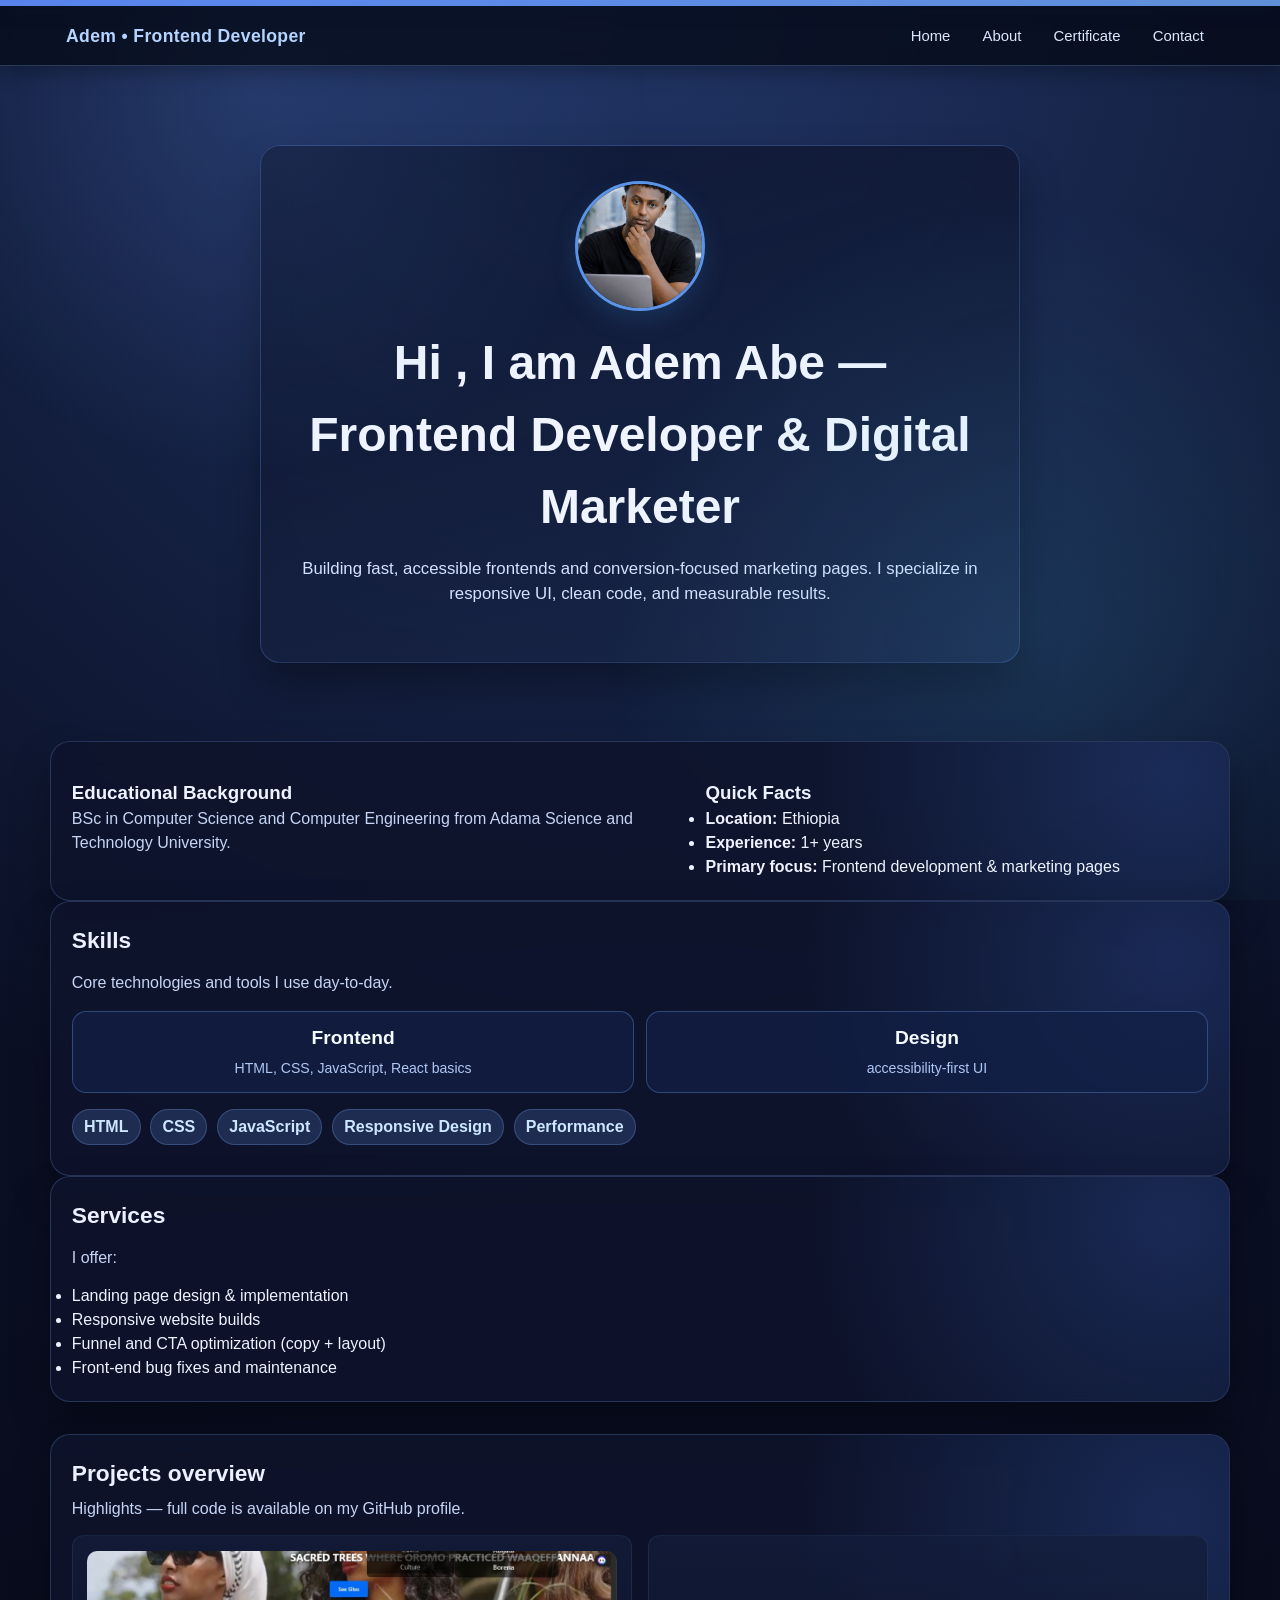
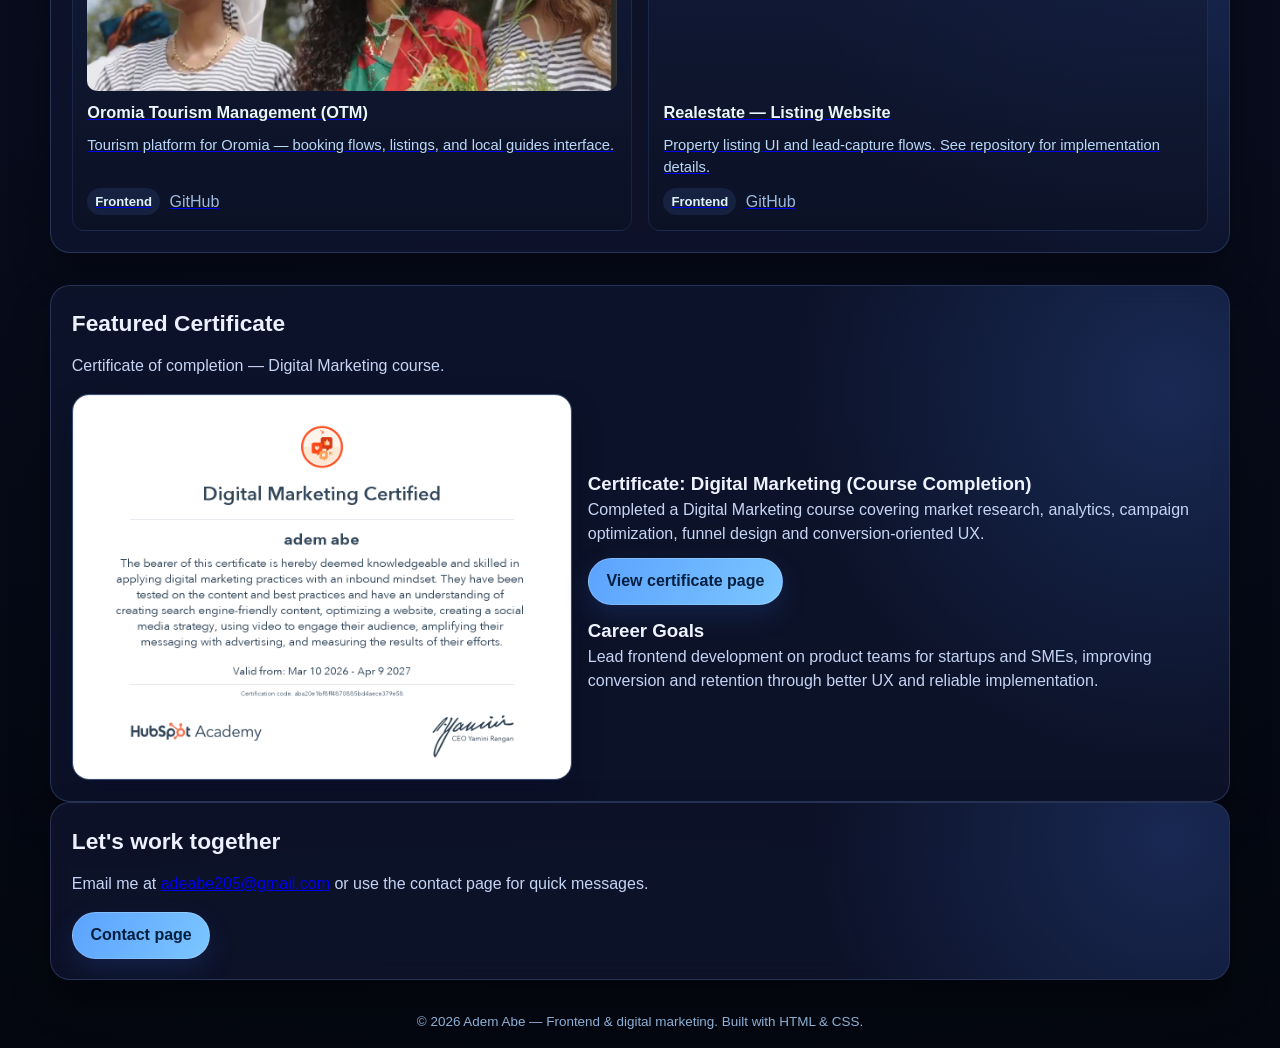
==== commit d1779c79: "updated info" ====
--- a/index.html
+++ b/index.html
@@ -26,7 +26,7 @@
       <section class="hero">
         <div class="hero-content">
           <div class="hero-photo"><img src="resource/photo_2026-03-15_10-18-38.jpg" alt="Adem portrait"></div>
-          <h1>Adem Abe — Frontend Developer & Digital Marketer</h1>
+          <h1>Hi , I am Adem Abe — Frontend Developer & Digital Marketer</h1>
           <p>Building fast, accessible frontends and conversion-focused marketing pages. I specialize in responsive UI, clean code, and measurable results.</p>
           <!-- hero actions removed per request -->
         </div>
